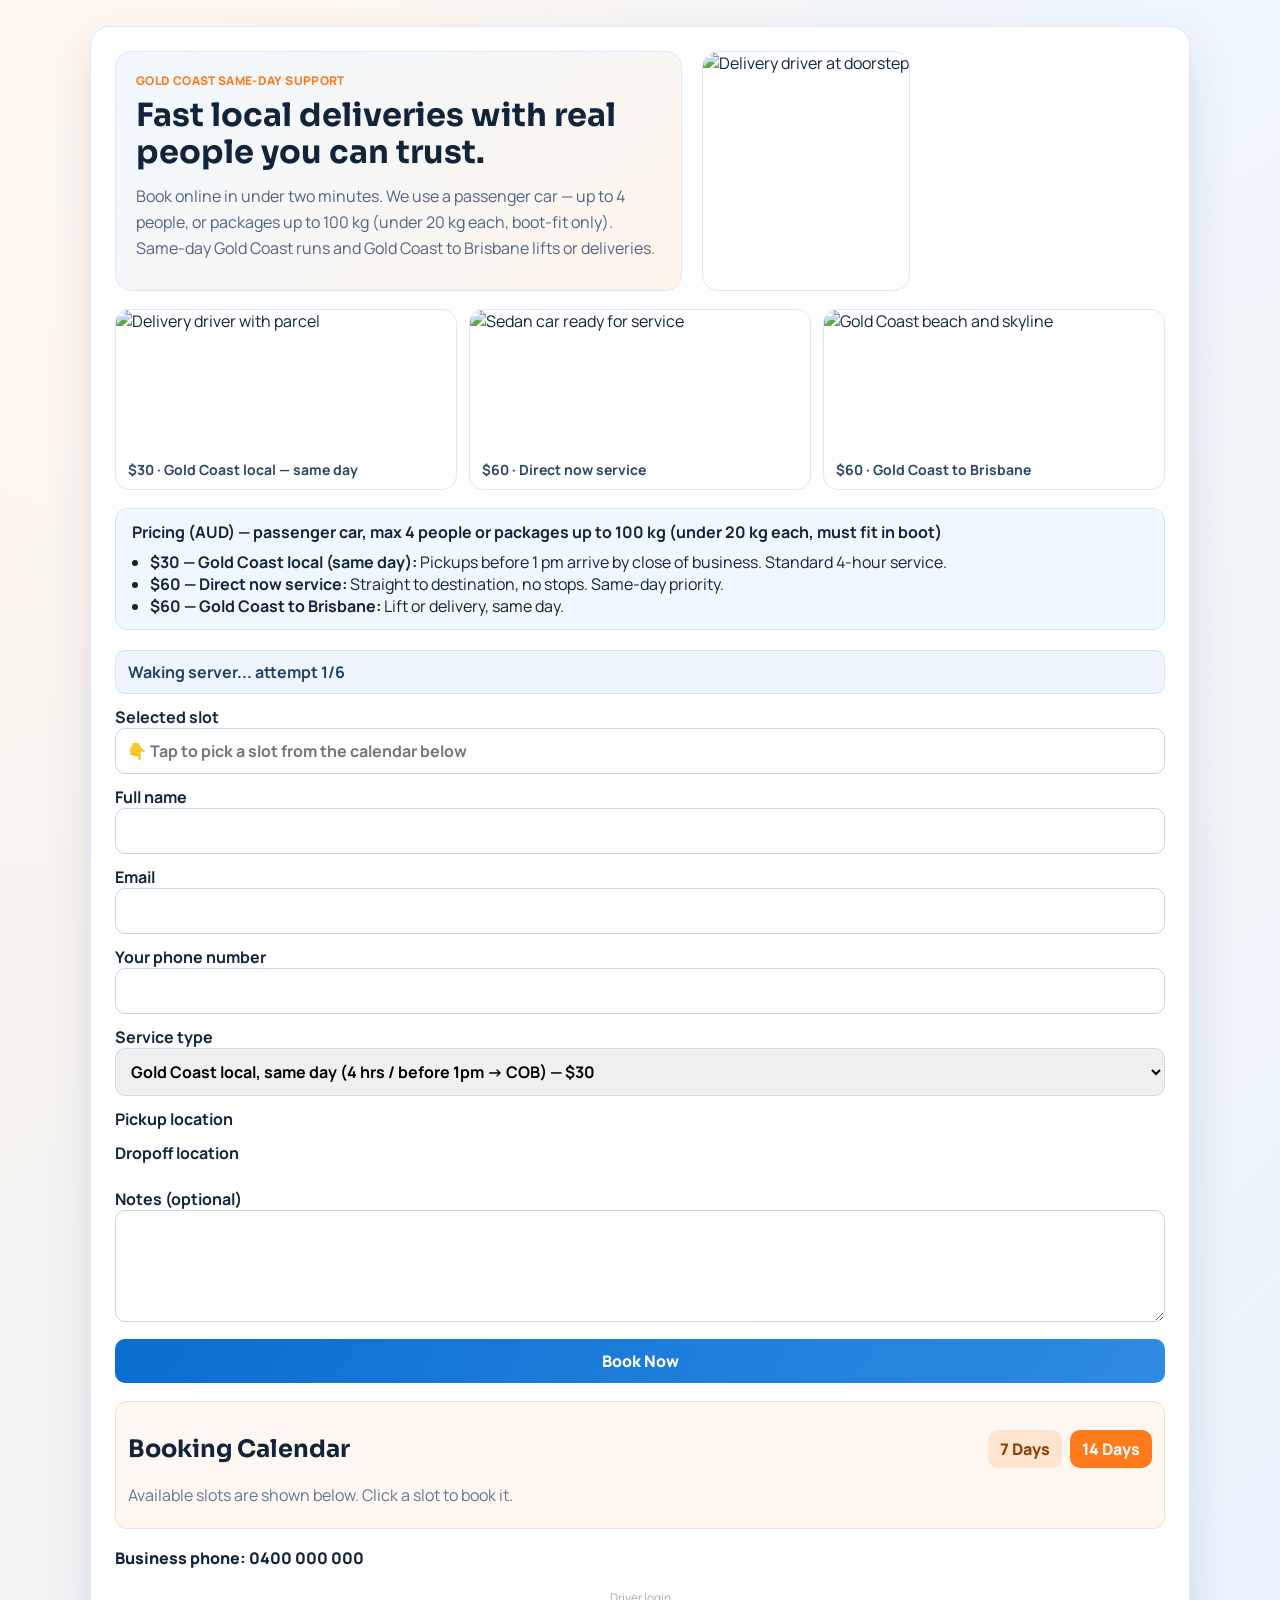
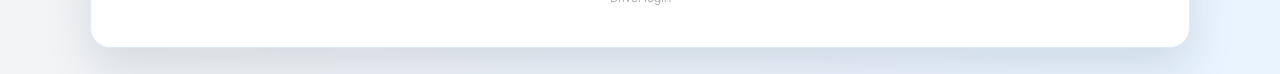
==== templates/index.html @ d1f22059 "Add PWA support for customer and driver apps - manifest.json (customer, start_url: /) and manifest-d" ====
<!doctype html>
<html lang="en">
<head>
  <meta charset="UTF-8" />
  <meta name="viewport" content="width=device-width, initial-scale=1.0" />
  <title>Local Lifts & Deliveries</title>
  <link rel="preconnect" href="https://fonts.googleapis.com" />
  <link rel="preconnect" href="https://fonts.gstatic.com" crossorigin />
  <link href="https://fonts.googleapis.com/css2?family=Manrope:wght@400;600;700;800&family=Sora:wght@600;700;800&display=swap" rel="stylesheet" />
  <link rel="stylesheet" href="/static/styles.css" />
  <link rel="manifest" href="/static/manifest.json" />
  <meta name="theme-color" content="#0a6ed1" />
  <meta name="mobile-web-app-capable" content="yes" />
  <meta name="apple-mobile-web-app-capable" content="yes" />
  <meta name="apple-mobile-web-app-status-bar-style" content="default" />
  <meta name="apple-mobile-web-app-title" content="GC Dropoffs" />
  <link rel="apple-touch-icon" href="/static/icon.svg" />
</head>
<body>
  <main class="container">
    <section class="hero">
      <div class="hero-copy">
        <p class="eyebrow">Gold Coast same-day support</p>
        <h1>Fast local deliveries with real people you can trust.</h1>
        <p class="lead">Book online in under two minutes. We use a passenger car — up to 4 people, or packages up to 100&nbsp;kg (under 20&nbsp;kg each, boot-fit only). Same-day Gold Coast runs and Gold Coast to Brisbane lifts or deliveries.</p>
      </div>
      <div class="hero-image">
        <img src="https://images.unsplash.com/photo-1568702846914-96b305d2aaeb?auto=format&fit=crop&w=1200&q=80" alt="Delivery driver at doorstep" />
      </div>
    </section>

    <section class="photo-grid" aria-label="Service photos">
      <article class="photo-card">
        <img src="https://images.unsplash.com/photo-1558618666-fcd25c85cd64?auto=format&fit=crop&w=900&q=80" alt="Delivery driver with parcel" />
        <p>$30 · Gold Coast local — same day</p>
      </article>
      <article class="photo-card">
        <img src="https://images.unsplash.com/photo-1533473359331-0135ef1b58bf?auto=format&fit=crop&w=900&q=80" alt="Sedan car ready for service" />
        <p>$60 · Direct now service</p>
      </article>
      <article class="photo-card">
        <img src="https://images.unsplash.com/photo-1507525428034-b723cf961d3e?auto=format&fit=crop&w=900&q=80" alt="Gold Coast beach and skyline" />
        <p>$60 · Gold Coast to Brisbane</p>
      </article>
    </section>

    <section class="pricing">
      <strong>Pricing (AUD) — passenger car, max 4 people or packages up to 100&nbsp;kg (under 20&nbsp;kg each, must fit in boot)</strong>
      <ul>
        <li><strong>$30 — Gold Coast local (same day):</strong> Pickups before 1&nbsp;pm arrive by close of business. Standard 4-hour service.</li>
        <li><strong>$60 — Direct now service:</strong> Straight to destination, no stops. Same-day priority.</li>
        <li><strong>$60 — Gold Coast to Brisbane:</strong> Lift or delivery, same day.</li>
      </ul>
    </section>

    <div id="warmupStatus" class="warmup-status" style="display:none"></div>

    <form id="bookingForm" class="grid">
      <label>Selected slot
        <input id="slotDisplay" readonly placeholder="👇 Tap to pick a slot from the calendar below" style="cursor:pointer" />
      </label>
      <div id="slotBanner" style="display:none" class="slot-banner"></div>
      <input type="hidden" name="preferred_time" id="preferredTime" />

      <label>Full name
        <input name="full_name" required />
      </label>

      <label>Email
        <input type="email" name="email" required />
      </label>

      <label>Your phone number
        <input name="phone" required />
      </label>

      <label>Service type
        <select name="service_type" required>
          <option value="gold_coast">Gold Coast local, same day (4 hrs / before 1pm → COB) — $30</option>
          <option value="direct">Direct now service (straight to destination) — $60</option>
          <option value="gc_to_brisbane">Gold Coast to Brisbane, lift or delivery — $60</option>
        </select>
      </label>

      <label>Pickup location
        <div id="pickupACContainer"></div>
        <input type="hidden" id="pickupLocation" name="pickup_location" />
      </label>
      <input type="hidden" id="pickupPlaceId" name="pickup_place_id" />

      <label>Dropoff location
        <div id="dropoffACContainer"></div>
        <input type="hidden" id="dropoffLocation" name="dropoff_location" />
      </label>
      <input type="hidden" id="dropoffPlaceId" name="dropoff_place_id" />
      <p id="mapsStatus" class="muted"></p>

      <label>Notes (optional)
        <textarea name="notes" rows="4"></textarea>
      </label>

      <button type="submit" id="submitBtn">Book Now</button>
    </form>

    <section class="calendar-wrap">
      <div class="calendar-header">
        <h2>Booking Calendar</h2>
        <div class="day-toggle">
          <button type="button" id="days7Btn">7 Days</button>
          <button type="button" id="days14Btn" class="active">14 Days</button>
        </div>
      </div>
      <p class="muted">Available slots are shown below. Click a slot to book it.</p>
      <div id="calendarGrid" class="calendar-grid"></div>
    </section>

    <div id="result" class="result" style="display:none"></div>
    <div id="error" class="error" style="display:none"></div>
    <p class="phone">Business phone: <span id="bizPhone">0400 000 000</span></p>
    <p style="text-align:center;margin-top:8px"><a href="/login" style="font-size:12px;color:#aaa;text-decoration:none">Driver login</a></p>
  </main>

  <script>
    const form = document.getElementById("bookingForm");
    const calendarGrid = document.getElementById("calendarGrid");
    const preferredTime = document.getElementById("preferredTime");
    const slotDisplay = document.getElementById("slotDisplay");
    const slotBanner = document.getElementById("slotBanner");
    const result = document.getElementById("result");
    const errorBox = document.getElementById("error");
    const submitBtn = document.getElementById("submitBtn");
    const bizPhone = document.getElementById("bizPhone");
    const days7Btn = document.getElementById("days7Btn");
    const days14Btn = document.getElementById("days14Btn");
    const pickupLocation = document.getElementById("pickupLocation");
    const dropoffLocation = document.getElementById("dropoffLocation");
    const pickupPlaceId = document.getElementById("pickupPlaceId");
    const dropoffPlaceId = document.getElementById("dropoffPlaceId");
    const mapsStatus = document.getElementById("mapsStatus");
    const warmupStatus = document.getElementById("warmupStatus");

    let selectedSlot = "";
    let selectedSlotLabel = "";
    let currentDays = 14;
    let mapsReady = false;
    let backendReady = false;
    let pickupAC = null;
    let dropoffAC = null;

    function sleep(ms) {
      return new Promise((resolve) => setTimeout(resolve, ms));
    }

    function setWarmupStatus(message, kind = "info") {
      if (!message) {
        warmupStatus.style.display = "none";
        warmupStatus.textContent = "";
        warmupStatus.className = "warmup-status";
        return;
      }
      warmupStatus.style.display = "block";
      warmupStatus.textContent = message;
      warmupStatus.className = `warmup-status ${kind}`;
    }

    async function warmupBackend() {
      setWarmupStatus("Waking server... this can take up to 50 seconds on free hosting.");
      for (let attempt = 1; attempt <= 6; attempt++) {
        try {
          const response = await fetch("/api/health", { cache: "no-store" });
          if (response.ok) {
            backendReady = true;
            setWarmupStatus("Server is ready.", "success");
            await sleep(1200);
            setWarmupStatus("");
            return true;
          }
        } catch {
          // retry
        }
        setWarmupStatus(`Waking server... attempt ${attempt}/6`);
        await sleep(8000);
      }
      setWarmupStatus("Server is still waking up. Please wait a moment and try again.", "warn");
      return false;
    }

    function setMapsStatus(message) {
      mapsStatus.textContent = message || "";
    }

    function resetMessages() {
      result.style.display = "none";
      errorBox.style.display = "none";
    }

    slotDisplay.addEventListener("click", () => {
      document.querySelector(".calendar-wrap").scrollIntoView({ behavior: "smooth", block: "start" });
    });

    function setSelectedSlot(isoTime, label) {
      selectedSlot = isoTime;
      selectedSlotLabel = label;
      preferredTime.value = isoTime;
      slotDisplay.value = label;
      slotBanner.textContent = "✅ Slot selected: " + label;
      slotBanner.style.display = "block";
      document.querySelectorAll(".slot-btn.selected").forEach((n) => n.classList.remove("selected"));
      const selected = document.querySelector(`button[data-slot="${isoTime}"]`);
      if (selected) selected.classList.add("selected");
      setTimeout(() => {
        document.getElementById("bookingForm").scrollIntoView({ behavior: "smooth", block: "start" });
      }, 300);
    }

    async function loadPublicConfig() {
      try {
        const response = await fetch("/api/public-config");
        if (!response.ok) return;
        const cfg = await response.json();
        if (cfg.business_phone) {
          bizPhone.textContent = cfg.business_phone;
        }
        if (cfg.google_maps_api_key) {
          try {
            await loadGoogleMaps(cfg.google_maps_api_key);
            await setupAutocomplete();
            setMapsStatus("Address autocomplete is active.");
          } catch (mapsError) {
            setMapsStatus(`Address autocomplete unavailable: ${mapsError.message}`);
          }
        } else {
          setMapsStatus("Address autocomplete unavailable: Google Maps key is not configured.");
        }
      } catch {
        setMapsStatus("Address autocomplete unavailable: failed to load public config.");
      }
    }

    function loadGoogleMaps(apiKey) {
      if (window.google?.maps) {
        mapsReady = true;
        return Promise.resolve();
      }
      return new Promise((resolve, reject) => {
        window.gm_authFailure = () => {
          reject(new Error("Google auth failure. Check billing, API key restrictions, and allowed referrers."));
        };
        window.__googleMapsCallback = () => {
          mapsReady = true;
          resolve();
        };
        const script = document.createElement("script");
        script.src = `https://maps.googleapis.com/maps/api/js?key=${apiKey}&loading=async&libraries=places&callback=__googleMapsCallback`;
        script.async = true;
        script.onerror = () => reject(new Error("Failed to load Google Maps script. Check the API key and project billing."));
        document.head.appendChild(script);
      });
    }

    async function setupAutocomplete() {
      if (!mapsReady) return;
      const { PlaceAutocompleteElement } = await google.maps.importLibrary("places");

      pickupAC = new PlaceAutocompleteElement({ componentRestrictions: { country: "au" } });
      dropoffAC = new PlaceAutocompleteElement({ componentRestrictions: { country: "au" } });

      document.getElementById("pickupACContainer").appendChild(pickupAC);
      document.getElementById("dropoffACContainer").appendChild(dropoffAC);

      pickupAC.addEventListener("gmp-placeselect", async (e) => {
        const place = e.place;
        await place.fetchFields({ fields: ["formattedAddress", "id"] });
        pickupLocation.value = place.formattedAddress || "";
        pickupPlaceId.value = place.id || "";
      });

      dropoffAC.addEventListener("gmp-placeselect", async (e) => {
        const place = e.place;
        await place.fetchFields({ fields: ["formattedAddress", "id"] });
        dropoffLocation.value = place.formattedAddress || "";
        dropoffPlaceId.value = place.id || "";
      });

      pickupAC.addEventListener("input", () => { pickupPlaceId.value = ""; });
      dropoffAC.addEventListener("input", () => { dropoffPlaceId.value = ""; });
    }

    function renderCalendar(days) {
      calendarGrid.innerHTML = "";
      for (const day of days) {
        const dayCard = document.createElement("div");
        dayCard.className = "day-card";

        const dayTitle = document.createElement("h3");
        dayTitle.textContent = day.label;
        dayCard.appendChild(dayTitle);

        const slotsWrap = document.createElement("div");
        slotsWrap.className = "slots-wrap";
        dayCard.appendChild(slotsWrap);

        for (const slot of day.slots) {
          const btn = document.createElement("button");
          btn.type = "button";
          btn.className = "slot-btn";
          btn.textContent = slot.label;
          btn.dataset.slot = slot.time;

          if (slot.status !== "available") {
            btn.disabled = true;
            btn.classList.add(slot.status === "booked" ? "booked" : "past");
          } else {
            const label = `${day.label} ${slot.label}`;
            btn.addEventListener("click", () => setSelectedSlot(slot.time, label));
          }
          slotsWrap.appendChild(btn);
        }

        calendarGrid.appendChild(dayCard);
      }
    }

    async function loadAvailability(days) {
      resetMessages();
      if (!backendReady) {
        await warmupBackend();
      }
      try {
        const response = await fetch(`/api/availability?days=${days}`);
        if (!response.ok) throw new Error("Failed to load availability.");
        const data = await response.json();
        renderCalendar(data.days);
      } catch (error) {
        errorBox.textContent = error.message || "Failed to load availability.";
        errorBox.style.display = "block";
      }
    }

    days7Btn.addEventListener("click", () => {
      currentDays = 7;
      days7Btn.classList.add("active");
      days14Btn.classList.remove("active");
      loadAvailability(currentDays);
    });

    days14Btn.addEventListener("click", () => {
      currentDays = 14;
      days14Btn.classList.add("active");
      days7Btn.classList.remove("active");
      loadAvailability(currentDays);
    });

    form.addEventListener("submit", async (event) => {
      event.preventDefault();
      resetMessages();

      if (!backendReady) {
        const ok = await warmupBackend();
        if (!ok) {
          errorBox.textContent = "Server is waking up. Please try again in a few seconds.";
          errorBox.style.display = "block";
          return;
        }
      }

      if (!preferredTime.value) {
        errorBox.textContent = "Please select an available slot from the calendar.";
        errorBox.style.display = "block";
        return;
      }

      // Sync typed text from autocomplete elements if no place was selected from dropdown
      if (pickupAC && !pickupLocation.value) pickupLocation.value = pickupAC.value || "";
      if (dropoffAC && !dropoffLocation.value) dropoffLocation.value = dropoffAC.value || "";

      if (!pickupLocation.value.trim()) {
        errorBox.textContent = "Please enter a pickup location.";
        errorBox.style.display = "block";
        return;
      }

      if (!dropoffLocation.value.trim()) {
        errorBox.textContent = "Please enter a dropoff location.";
        errorBox.style.display = "block";
        return;
      }

      submitBtn.disabled = true;
      submitBtn.textContent = "Submitting...";

      const formData = new FormData(form);
      const payload = Object.fromEntries(formData.entries());

      try {
        const response = await fetch("/api/bookings", {
          method: "POST",
          headers: { "Content-Type": "application/json" },
          body: JSON.stringify(payload),
        });

        if (!response.ok) {
          const err = await response.json();
          throw new Error(err.detail || "Booking failed");
        }

        const data = await response.json();
        result.textContent = `${data.message} Price: AUD $${data.price_aud}. Slot: ${selectedSlotLabel}`;
        result.style.display = "block";
        form.reset();
        selectedSlot = "";
        selectedSlotLabel = "";
        preferredTime.value = "";
        slotDisplay.value = "";
        slotBanner.style.display = "none";
        pickupLocation.value = "";
        dropoffLocation.value = "";
        pickupPlaceId.value = "";
        dropoffPlaceId.value = "";
        await loadAvailability(currentDays);
      } catch (error) {
        errorBox.textContent = error.message || "Booking failed.";
        errorBox.style.display = "block";
      } finally {
        submitBtn.disabled = false;
        submitBtn.textContent = "Book Now";
      }
    });

    loadPublicConfig();
    warmupBackend().finally(() => loadAvailability(currentDays));

    if ("serviceWorker" in navigator) {
      navigator.serviceWorker.register("/static/sw.js").catch(() => {});
    }
  </script>
</body>
</html>
---- static/styles.css ----
* { box-sizing: border-box; }

:root {
  --bg-a: #fff4e9;
  --bg-b: #e9f4ff;
  --surface: #ffffff;
  --ink: #11243a;
  --muted: #51657f;
  --line: #d9e6f7;
  --brand: #0a6ed1;
  --brand-2: #ff7a1a;
  --brand-soft: #eaf4ff;
  --ok-bg: #e9fbef;
  --ok-border: #beedcc;
  --err-bg: #ffe9e9;
  --err-border: #f1b8b8;
}

body {
  margin: 0;
  font-family: Manrope, "Segoe UI", Arial, sans-serif;
  color: var(--ink);
  background:
    radial-gradient(circle at 10% 10%, #fff9f3 0%, transparent 40%),
    radial-gradient(circle at 90% 0%, #eff7ff 0%, transparent 44%),
    linear-gradient(135deg, var(--bg-a), var(--bg-b));
}

.container {
  max-width: 1100px;
  margin: 26px auto;
  background: var(--surface);
  border: 1px solid #dfe9f8;
  border-radius: 20px;
  padding: 24px;
  box-shadow: 0 20px 48px rgba(8, 36, 68, 0.12);
}

.hero {
  display: grid;
  grid-template-columns: 1.1fr 0.9fr;
  gap: 20px;
  align-items: stretch;
  margin-bottom: 18px;
}

.hero-copy {
  background: linear-gradient(140deg, #f0f8ff, #fff5eb);
  border: 1px solid #dce9fa;
  border-radius: 16px;
  padding: 20px;
}

.eyebrow {
  margin: 0 0 8px;
  color: var(--brand-2);
  font-weight: 800;
  letter-spacing: 0.03em;
  text-transform: uppercase;
  font-size: 12px;
}

h1,
h2 {
  font-family: Sora, Manrope, Arial, sans-serif;
}

h1 {
  margin: 0;
  font-size: 32px;
  line-height: 1.15;
}

.lead {
  margin: 12px 0 0;
  color: var(--muted);
  line-height: 1.65;
}

.hero-image img {
  width: 100%;
  height: 100%;
  min-height: 240px;
  object-fit: cover;
  border-radius: 16px;
  border: 1px solid #dfe8f7;
}

.photo-grid {
  display: grid;
  grid-template-columns: repeat(3, minmax(0, 1fr));
  gap: 12px;
  margin-bottom: 18px;
}

.photo-card {
  background: #fff;
  border: 1px solid #dce8f8;
  border-radius: 14px;
  overflow: hidden;
}

.photo-card img {
  width: 100%;
  height: 140px;
  object-fit: cover;
  display: block;
}

.photo-card p {
  margin: 0;
  padding: 10px 12px;
  font-weight: 700;
  color: #294464;
  font-size: 14px;
}

.pricing {
  background: #eff7ff;
  border: 1px solid #cfe3ff;
  border-radius: 12px;
  padding: 12px 16px;
  margin-bottom: 20px;
}

.warmup-status {
  margin: 0 0 12px;
  padding: 10px 12px;
  border-radius: 10px;
  background: #eef5ff;
  border: 1px solid #cfe3ff;
  color: #214264;
  font-weight: 700;
}

.warmup-status.success {
  background: #e9fbef;
  border-color: #beedcc;
  color: #1e5b31;
}

.warmup-status.warn {
  background: #fff4e6;
  border-color: #ffd7ac;
  color: #8f4c06;
}

.pricing ul {
  margin: 8px 0 0;
  padding-left: 18px;
}

.grid {
  display: grid;
  gap: 12px;
}

label {
  font-weight: 700;
}

input, select, textarea, button {
  width: 100%;
  padding: 11px;
  border: 1px solid #c8d8ee;
  border-radius: 10px;
  font: inherit;
}

input:focus, select:focus, textarea:focus {
  outline: 2px solid #b8d9ff;
  border-color: #9fc9fb;
}

button {
  border: none;
  cursor: pointer;
  font-weight: 800;
  background: linear-gradient(120deg, var(--brand), #2f8be3);
  color: #fff;
  transition: transform 0.12s ease, box-shadow 0.12s ease;
}

button:hover {
  transform: translateY(-1px);
  box-shadow: 0 8px 18px rgba(25, 108, 193, 0.28);
}

button:disabled {
  opacity: 0.65;
  cursor: not-allowed;
  transform: none;
  box-shadow: none;
}

.calendar-wrap {
  border: 1px solid #ffd9bb;
  background: #fff8f2;
  border-radius: 12px;
  padding: 12px;
  margin-top: 18px;
  margin-bottom: 18px;
}

.calendar-header {
  display: flex;
  justify-content: space-between;
  align-items: center;
  gap: 12px;
}

.day-toggle {
  display: flex;
  gap: 8px;
}

.day-toggle button {
  width: auto;
  padding: 8px 12px;
  background: #ffe5cf;
  color: #8a4108;
}

.day-toggle button.active {
  background: var(--brand-2);
  color: #fff;
}

.calendar-grid {
  margin-top: 10px;
  display: grid;
  grid-template-columns: repeat(auto-fit, minmax(220px, 1fr));
  gap: 10px;
}

.day-card {
  border: 1px solid #ffd9b8;
  border-radius: 10px;
  padding: 8px;
  background: #fffdfa;
}

.day-card h3 {
  margin: 4px 0 10px;
  font-size: 16px;
}

.slots-wrap {
  display: grid;
  grid-template-columns: repeat(3, minmax(0, 1fr));
  gap: 6px;
}

.slot-btn {
  padding: 7px 6px;
  font-size: 12px;
  border: 1px solid #ffc99c;
  background: #fff0e1;
  color: #8f4307;
}

.slot-btn:hover {
  background: #ffe3ca;
}

.slot-btn.selected {
  background: var(--brand-2);
  color: #fff;
  border-color: var(--brand-2);
}

.slot-btn.booked {
  background: #f4f4f4;
  color: #666;
  border-color: #ddd;
}

.slot-btn.past {
  background: #f8f8f8;
  color: #aaa;
  border-color: #e8e8e8;
}

.result, .error {
  margin-top: 14px;
  padding: 10px;
  border-radius: 10px;
}

.result { background: var(--ok-bg); border: 1px solid var(--ok-border); }
.error { background: var(--err-bg); border: 1px solid var(--err-border); color: #7b1616; }

.phone {
  margin-top: 16px;
  font-weight: 800;
}

.muted {
  color: #607691;
  margin: 0;
}

gmp-place-autocomplete {
  display: block;
  width: 100%;
  margin-top: 4px;
}

gmp-place-autocomplete::part(input) {
  width: 100%;
  padding: 11px;
  border: 1px solid #c8d8ee;
  border-radius: 10px;
  font-family: Manrope, "Segoe UI", Arial, sans-serif;
  font-size: 1rem;
  color: var(--ink);
  background: #fff;
  box-sizing: border-box;
}

gmp-place-autocomplete::part(input):focus {
  outline: 2px solid #b8d9ff;
  border-color: #9fc9fb;
}

@media (max-width: 900px) {
  .hero {
    grid-template-columns: 1fr;
  }

  .photo-grid {
    grid-template-columns: 1fr;
  }

  h1 {
    font-size: 28px;
  }
}

@media (max-width: 640px) {
  .container {
    margin: 14px;
    padding: 16px;
    border-radius: 14px;
  }

  .calendar-header {
    flex-direction: column;
    align-items: flex-start;
  }
}
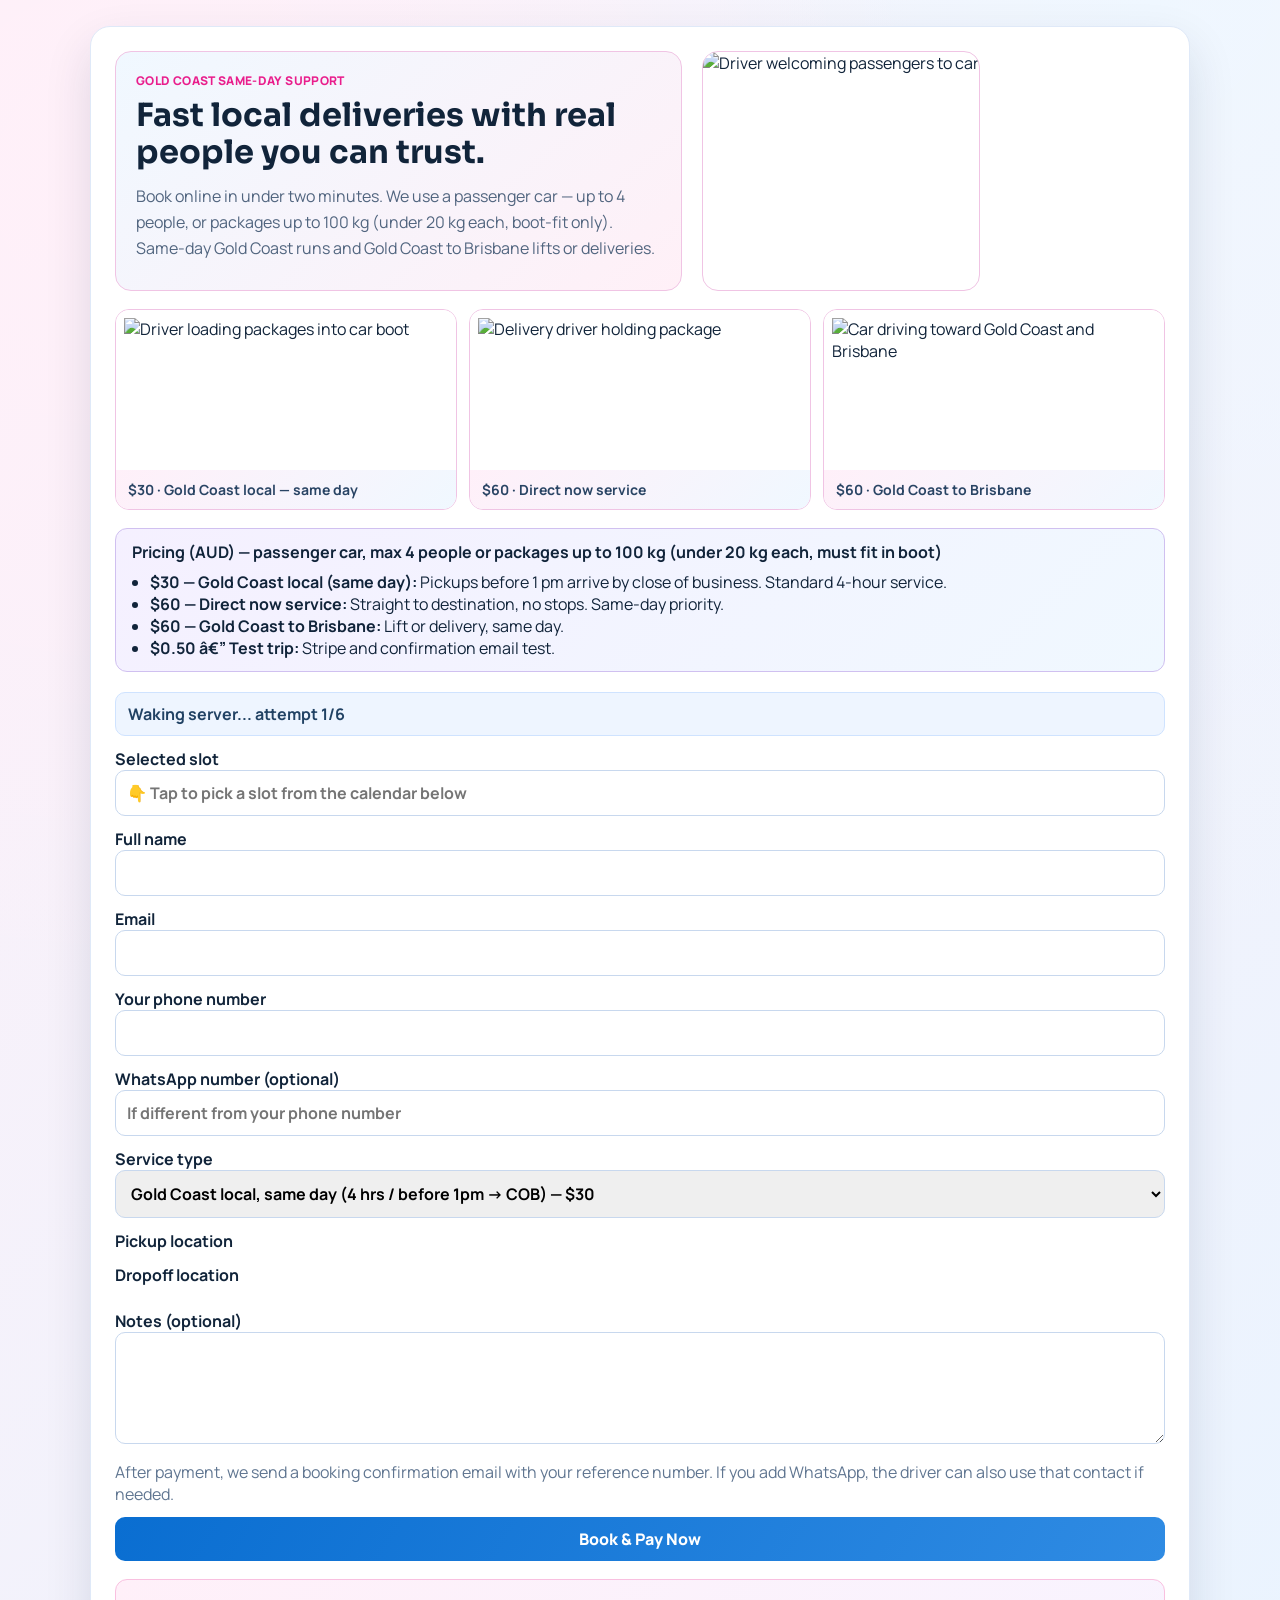
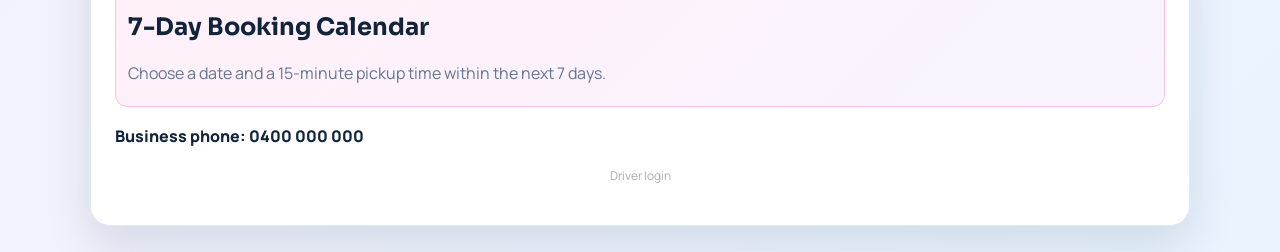
==== commit f3afd8a7: "Switch booking calendar to 15 minute slots" ====
--- a/templates/index.html
+++ b/templates/index.html
@@ -25,21 +25,21 @@
         <p class="lead">Book online in under two minutes. We use a passenger car — up to 4 people, or packages up to 100&nbsp;kg (under 20&nbsp;kg each, boot-fit only). Same-day Gold Coast runs and Gold Coast to Brisbane lifts or deliveries.</p>
       </div>
       <div class="hero-image">
-        <img src="https://images.unsplash.com/photo-1568702846914-96b305d2aaeb?auto=format&fit=crop&w=1200&q=80" alt="Delivery driver at doorstep" />
+        <img src="/static/img-lifts.png" alt="Driver welcoming passengers to car" />
       </div>
     </section>
 
     <section class="photo-grid" aria-label="Service photos">
       <article class="photo-card">
-        <img src="https://images.unsplash.com/photo-1558618666-fcd25c85cd64?auto=format&fit=crop&w=900&q=80" alt="Delivery driver with parcel" />
+        <img src="/static/img-delivery.png" alt="Driver loading packages into car boot" />
         <p>$30 · Gold Coast local — same day</p>
       </article>
       <article class="photo-card">
-        <img src="https://images.unsplash.com/photo-1533473359331-0135ef1b58bf?auto=format&fit=crop&w=900&q=80" alt="Sedan car ready for service" />
+        <img src="/static/img-direct.png" alt="Delivery driver holding package" />
         <p>$60 · Direct now service</p>
       </article>
       <article class="photo-card">
-        <img src="https://images.unsplash.com/photo-1507525428034-b723cf961d3e?auto=format&fit=crop&w=900&q=80" alt="Gold Coast beach and skyline" />
+        <img src="/static/img-brisbane.png" alt="Car driving toward Gold Coast and Brisbane" />
         <p>$60 · Gold Coast to Brisbane</p>
       </article>
     </section>
@@ -50,6 +50,7 @@
         <li><strong>$30 — Gold Coast local (same day):</strong> Pickups before 1&nbsp;pm arrive by close of business. Standard 4-hour service.</li>
         <li><strong>$60 — Direct now service:</strong> Straight to destination, no stops. Same-day priority.</li>
         <li><strong>$60 — Gold Coast to Brisbane:</strong> Lift or delivery, same day.</li>
+        <li><strong>$0.50 â€” Test trip:</strong> Stripe and confirmation email test.</li>
       </ul>
     </section>
 
@@ -72,6 +73,10 @@
 
       <label>Your phone number
         <input name="phone" required />
+      </label>
+
+      <label>WhatsApp number (optional)
+        <input name="whatsapp_number" placeholder="If different from your phone number" />
       </label>
 
       <label>Service type
@@ -79,6 +84,7 @@
           <option value="gold_coast">Gold Coast local, same day (4 hrs / before 1pm → COB) — $30</option>
           <option value="direct">Direct now service (straight to destination) — $60</option>
           <option value="gc_to_brisbane">Gold Coast to Brisbane, lift or delivery — $60</option>
+          <option value="test_trip">Test trip â€” $0.50</option>
         </select>
       </label>
 
@@ -99,18 +105,16 @@
         <textarea name="notes" rows="4"></textarea>
       </label>
 
-      <button type="submit" id="submitBtn">Book Now</button>
+      <p class="muted">After payment, we send a booking confirmation email with your reference number. If you add WhatsApp, the driver can also use that contact if needed.</p>
+
+      <button type="submit" id="submitBtn">Book &amp; Pay Now</button>
     </form>
 
     <section class="calendar-wrap">
       <div class="calendar-header">
-        <h2>Booking Calendar</h2>
-        <div class="day-toggle">
-          <button type="button" id="days7Btn">7 Days</button>
-          <button type="button" id="days14Btn" class="active">14 Days</button>
-        </div>
+        <h2>7-Day Booking Calendar</h2>
       </div>
-      <p class="muted">Available slots are shown below. Click a slot to book it.</p>
+      <p class="muted">Choose a date and a 15-minute pickup time within the next 7 days.</p>
       <div id="calendarGrid" class="calendar-grid"></div>
     </section>
 
@@ -130,8 +134,6 @@
     const errorBox = document.getElementById("error");
     const submitBtn = document.getElementById("submitBtn");
     const bizPhone = document.getElementById("bizPhone");
-    const days7Btn = document.getElementById("days7Btn");
-    const days14Btn = document.getElementById("days14Btn");
     const pickupLocation = document.getElementById("pickupLocation");
     const dropoffLocation = document.getElementById("dropoffLocation");
     const pickupPlaceId = document.getElementById("pickupPlaceId");
@@ -141,7 +143,7 @@
 
     let selectedSlot = "";
     let selectedSlotLabel = "";
-    let currentDays = 14;
+    let currentDays = 7;
     let mapsReady = false;
     let backendReady = false;
     let pickupAC = null;
@@ -337,20 +339,6 @@
       }
     }
 
-    days7Btn.addEventListener("click", () => {
-      currentDays = 7;
-      days7Btn.classList.add("active");
-      days14Btn.classList.remove("active");
-      loadAvailability(currentDays);
-    });
-
-    days14Btn.addEventListener("click", () => {
-      currentDays = 14;
-      days14Btn.classList.add("active");
-      days7Btn.classList.remove("active");
-      loadAvailability(currentDays);
-    });
-
     form.addEventListener("submit", async (event) => {
       event.preventDefault();
       resetMessages();
@@ -387,13 +375,13 @@
       }
 
       submitBtn.disabled = true;
-      submitBtn.textContent = "Submitting...";
+      submitBtn.textContent = "Going to payment...";
 
       const formData = new FormData(form);
       const payload = Object.fromEntries(formData.entries());
 
       try {
-        const response = await fetch("/api/bookings", {
+        const response = await fetch("/api/create-checkout", {
           method: "POST",
           headers: { "Content-Type": "application/json" },
           body: JSON.stringify(payload),
@@ -405,25 +393,13 @@
         }
 
         const data = await response.json();
-        result.textContent = `${data.message} Price: AUD $${data.price_aud}. Slot: ${selectedSlotLabel}`;
-        result.style.display = "block";
-        form.reset();
-        selectedSlot = "";
-        selectedSlotLabel = "";
-        preferredTime.value = "";
-        slotDisplay.value = "";
-        slotBanner.style.display = "none";
-        pickupLocation.value = "";
-        dropoffLocation.value = "";
-        pickupPlaceId.value = "";
-        dropoffPlaceId.value = "";
-        await loadAvailability(currentDays);
+        // Redirect to Stripe Checkout
+        window.location.href = data.checkout_url;
       } catch (error) {
         errorBox.textContent = error.message || "Booking failed.";
         errorBox.style.display = "block";
-      } finally {
         submitBtn.disabled = false;
-        submitBtn.textContent = "Book Now";
+        submitBtn.textContent = "Book & Pay Now";
       }
     });
 
--- a/static/styles.css
+++ b/static/styles.css
@@ -1,14 +1,14 @@
 * { box-sizing: border-box; }
 
 :root {
-  --bg-a: #fff4e9;
+  --bg-a: #fdf0f8;
   --bg-b: #e9f4ff;
   --surface: #ffffff;
   --ink: #11243a;
   --muted: #51657f;
   --line: #d9e6f7;
   --brand: #0a6ed1;
-  --brand-2: #ff7a1a;
+  --brand-2: #e91e8c;
   --brand-soft: #eaf4ff;
   --ok-bg: #e9fbef;
   --ok-border: #beedcc;
@@ -21,7 +21,7 @@
   font-family: Manrope, "Segoe UI", Arial, sans-serif;
   color: var(--ink);
   background:
-    radial-gradient(circle at 10% 10%, #fff9f3 0%, transparent 40%),
+    radial-gradient(circle at 10% 10%, #fff0f9 0%, transparent 40%),
     radial-gradient(circle at 90% 0%, #eff7ff 0%, transparent 44%),
     linear-gradient(135deg, var(--bg-a), var(--bg-b));
 }
@@ -36,6 +36,7 @@
   box-shadow: 0 20px 48px rgba(8, 36, 68, 0.12);
 }
 
+/* ── Hero ─────────────────────────────────────────────────────────── */
 .hero {
   display: grid;
   grid-template-columns: 1.1fr 0.9fr;
@@ -45,8 +46,8 @@
 }
 
 .hero-copy {
-  background: linear-gradient(140deg, #f0f8ff, #fff5eb);
-  border: 1px solid #dce9fa;
+  background: linear-gradient(140deg, #f0f8ff, #fff0f7);
+  border: 1px solid #f0c4e4;
   border-radius: 16px;
   padding: 20px;
 }
@@ -81,9 +82,22 @@
   width: 100%;
   height: 100%;
   min-height: 240px;
-  object-fit: cover;
+  object-fit: contain;
   border-radius: 16px;
-  border: 1px solid #dfe8f7;
+  border: 1px solid #f0c4e4;
+  background: #fff;
+  transition: transform 0.4s ease, box-shadow 0.4s ease;
+}
+
+.hero-image img:hover {
+  transform: scale(1.02);
+  box-shadow: 0 12px 32px rgba(233, 30, 140, 0.2);
+}
+
+/* ── Photo grid with animations ───────────────────────────────────── */
+@keyframes floatCard {
+  0%, 100% { transform: translateY(0px); }
+  50%       { transform: translateY(-7px); }
 }
 
 .photo-grid {
@@ -95,16 +109,36 @@
 
 .photo-card {
   background: #fff;
-  border: 1px solid #dce8f8;
+  border: 1px solid #f0c4e4;
   border-radius: 14px;
   overflow: hidden;
+  animation: floatCard 4s ease-in-out infinite;
+  transition: box-shadow 0.3s ease;
+  cursor: default;
+}
+
+.photo-card:nth-child(2) { animation-delay: 1.4s; }
+.photo-card:nth-child(3) { animation-delay: 2.8s; }
+
+.photo-card:hover {
+  animation-play-state: paused;
+  box-shadow: 0 18px 36px rgba(233, 30, 140, 0.22);
+  transform: translateY(-10px) scale(1.02);
+  transition: transform 0.3s ease, box-shadow 0.3s ease;
 }
 
 .photo-card img {
   width: 100%;
-  height: 140px;
-  object-fit: cover;
+  height: 160px;
+  object-fit: contain;
   display: block;
+  padding: 8px;
+  background: #fff;
+  transition: transform 0.4s ease;
+}
+
+.photo-card:hover img {
+  transform: scale(1.06);
 }
 
 .photo-card p {
@@ -113,16 +147,19 @@
   font-weight: 700;
   color: #294464;
   font-size: 14px;
-}
-
+  background: linear-gradient(135deg, #fff0f9, #f0f8ff);
+}
+
+/* ── Pricing ──────────────────────────────────────────────────────── */
 .pricing {
-  background: #eff7ff;
-  border: 1px solid #cfe3ff;
+  background: linear-gradient(135deg, #f5f0ff, #f0f8ff);
+  border: 1px solid #d0c0f0;
   border-radius: 12px;
   padding: 12px 16px;
   margin-bottom: 20px;
 }
 
+/* ── Warmup status ────────────────────────────────────────────────── */
 .warmup-status {
   margin: 0 0 12px;
   padding: 10px 12px;
@@ -140,9 +177,9 @@
 }
 
 .warmup-status.warn {
-  background: #fff4e6;
-  border-color: #ffd7ac;
-  color: #8f4c06;
+  background: #fff0f7;
+  border-color: #f9c0e0;
+  color: #7a1040;
 }
 
 .pricing ul {
@@ -150,6 +187,7 @@
   padding-left: 18px;
 }
 
+/* ── Form ─────────────────────────────────────────────────────────── */
 .grid {
   display: grid;
   gap: 12px;
@@ -168,8 +206,8 @@
 }
 
 input:focus, select:focus, textarea:focus {
-  outline: 2px solid #b8d9ff;
-  border-color: #9fc9fb;
+  outline: 2px solid #f9c0e0;
+  border-color: #e91e8c;
 }
 
 button {
@@ -193,9 +231,10 @@
   box-shadow: none;
 }
 
+/* ── Calendar ─────────────────────────────────────────────────────── */
 .calendar-wrap {
-  border: 1px solid #ffd9bb;
-  background: #fff8f2;
+  border: 1px solid #f9c0e0;
+  background: linear-gradient(135deg, #fff0f9, #f8f4ff);
   border-radius: 12px;
   padding: 12px;
   margin-top: 18px;
@@ -209,23 +248,6 @@
   gap: 12px;
 }
 
-.day-toggle {
-  display: flex;
-  gap: 8px;
-}
-
-.day-toggle button {
-  width: auto;
-  padding: 8px 12px;
-  background: #ffe5cf;
-  color: #8a4108;
-}
-
-.day-toggle button.active {
-  background: var(--brand-2);
-  color: #fff;
-}
-
 .calendar-grid {
   margin-top: 10px;
   display: grid;
@@ -234,10 +256,11 @@
 }
 
 .day-card {
-  border: 1px solid #ffd9b8;
+  border: 1px solid #f9c0e0;
   border-radius: 10px;
   padding: 8px;
-  background: #fffdfa;
+  background: #fff9fd;
+  min-height: 0;
 }
 
 .day-card h3 {
@@ -247,20 +270,25 @@
 
 .slots-wrap {
   display: grid;
-  grid-template-columns: repeat(3, minmax(0, 1fr));
+  grid-template-columns: repeat(4, minmax(0, 1fr));
   gap: 6px;
+  max-height: 360px;
+  overflow-y: auto;
+  padding-right: 2px;
 }
 
 .slot-btn {
   padding: 7px 6px;
   font-size: 12px;
-  border: 1px solid #ffc99c;
-  background: #fff0e1;
-  color: #8f4307;
+  border: 1px solid #ffb3d1;
+  background: #fff0f7;
+  color: #7a1040;
+  transition: background 0.15s ease, transform 0.1s ease;
 }
 
 .slot-btn:hover {
-  background: #ffe3ca;
+  background: #ffe0f2;
+  transform: translateY(-1px);
 }
 
 .slot-btn.selected {
@@ -281,6 +309,7 @@
   border-color: #e8e8e8;
 }
 
+/* ── Result/Error ─────────────────────────────────────────────────── */
 .result, .error {
   margin-top: 14px;
   padding: 10px;
@@ -300,6 +329,17 @@
   margin: 0;
 }
 
+.slot-banner {
+  background: #e6f4ea;
+  border: 1px solid #a8d5b0;
+  border-radius: 10px;
+  padding: 10px 14px;
+  font-weight: 700;
+  color: #1a5c2a;
+  font-size: 15px;
+}
+
+/* ── Google Maps autocomplete ─────────────────────────────────────── */
 gmp-place-autocomplete {
   display: block;
   width: 100%;
@@ -319,10 +359,11 @@
 }
 
 gmp-place-autocomplete::part(input):focus {
-  outline: 2px solid #b8d9ff;
-  border-color: #9fc9fb;
-}
-
+  outline: 2px solid #f9c0e0;
+  border-color: #e91e8c;
+}
+
+/* ── Responsive ───────────────────────────────────────────────────── */
 @media (max-width: 900px) {
   .hero {
     grid-template-columns: 1fr;
@@ -348,4 +389,15 @@
     flex-direction: column;
     align-items: flex-start;
   }
-}
+
+  .slots-wrap {
+    grid-template-columns: repeat(3, minmax(0, 1fr));
+    max-height: 300px;
+  }
+
+  /* Reduce float on mobile to avoid layout shift */
+  @keyframes floatCard {
+    0%, 100% { transform: translateY(0px); }
+    50%       { transform: translateY(-4px); }
+  }
+}
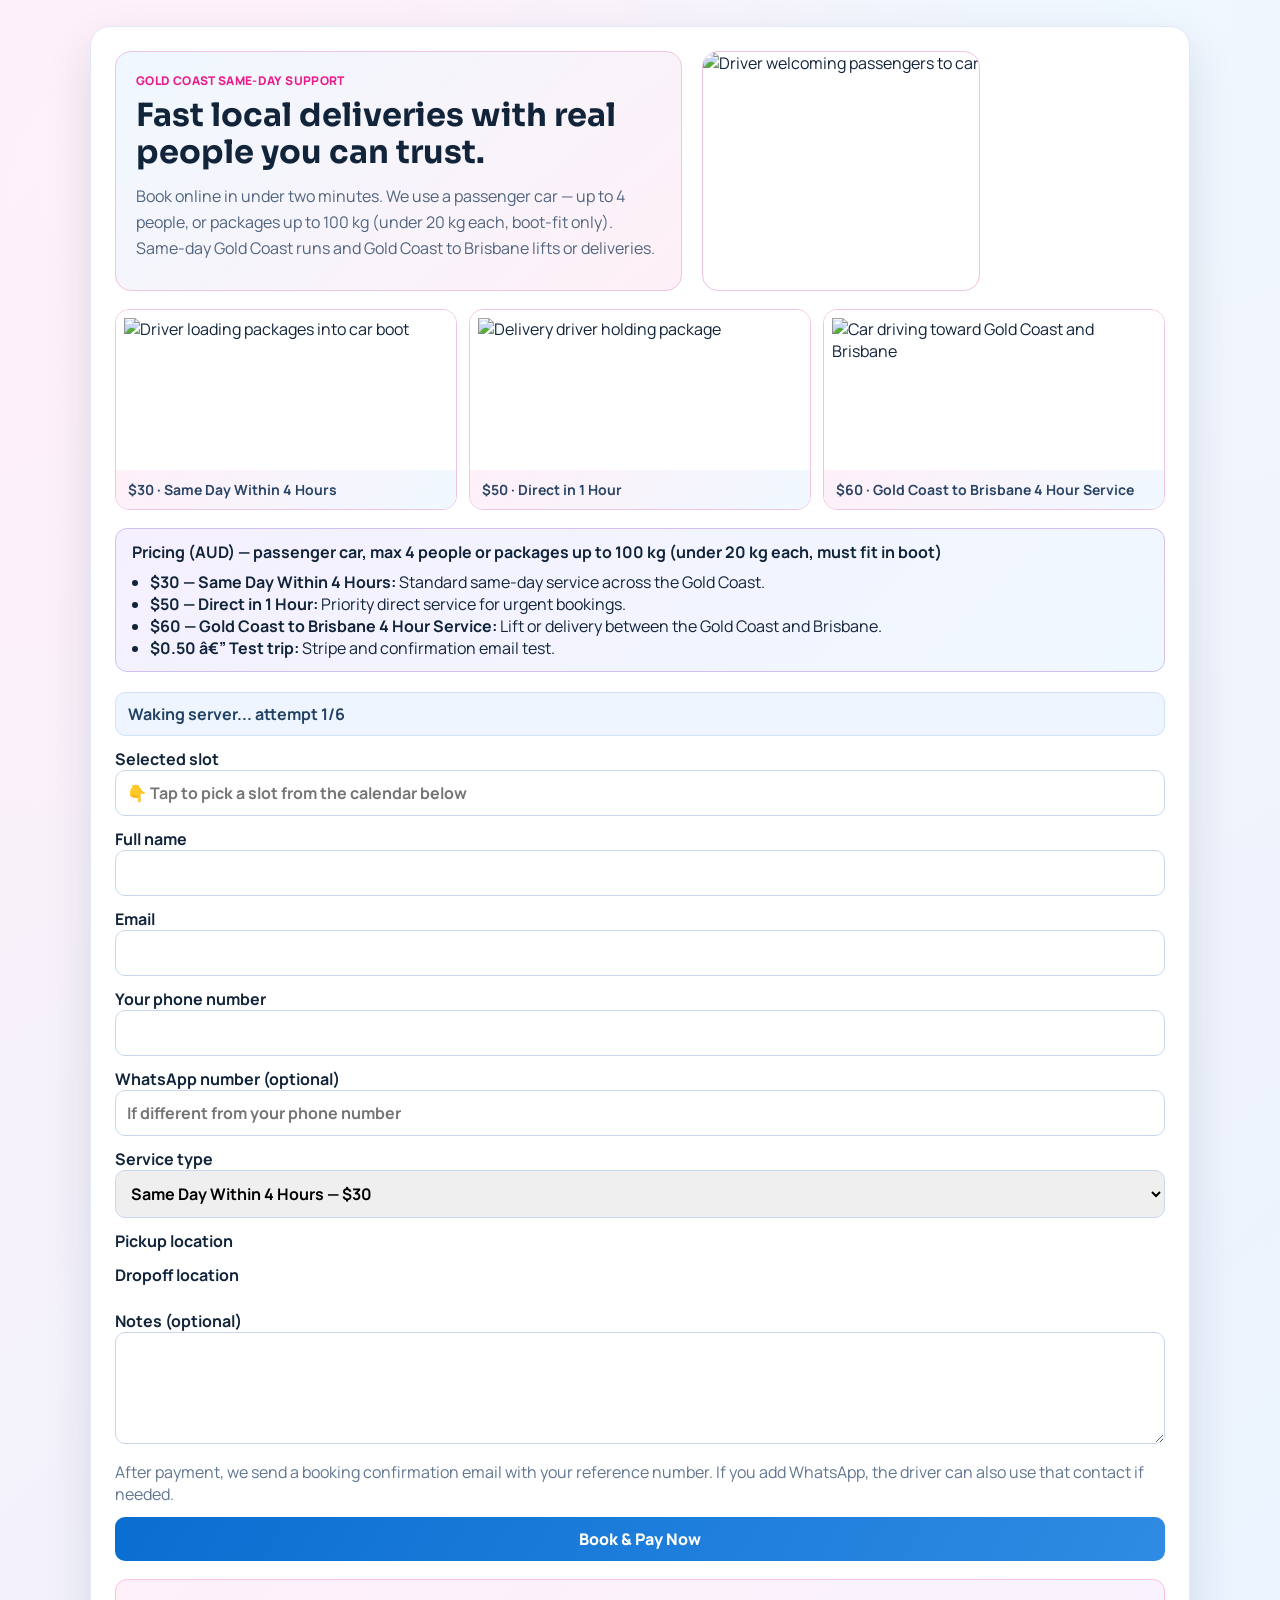
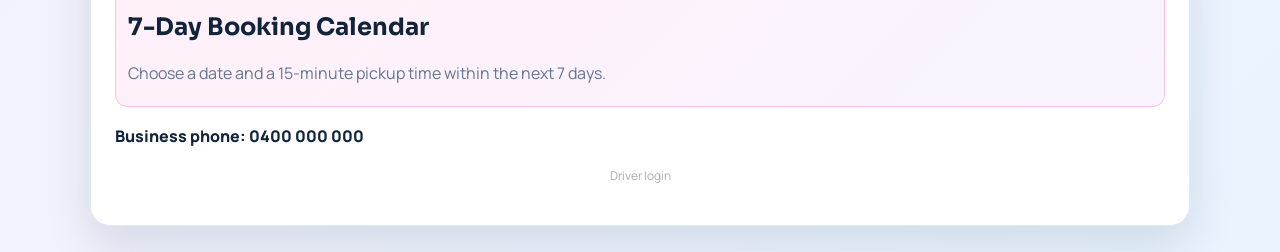
==== commit 45e121dc: "Update service pricing and labels" ====
--- a/templates/index.html
+++ b/templates/index.html
@@ -32,24 +32,24 @@
     <section class="photo-grid" aria-label="Service photos">
       <article class="photo-card">
         <img src="/static/img-delivery.png" alt="Driver loading packages into car boot" />
-        <p>$30 · Gold Coast local — same day</p>
+        <p>$30 · Same Day Within 4 Hours</p>
       </article>
       <article class="photo-card">
         <img src="/static/img-direct.png" alt="Delivery driver holding package" />
-        <p>$60 · Direct now service</p>
+        <p>$50 · Direct in 1 Hour</p>
       </article>
       <article class="photo-card">
         <img src="/static/img-brisbane.png" alt="Car driving toward Gold Coast and Brisbane" />
-        <p>$60 · Gold Coast to Brisbane</p>
+        <p>$60 · Gold Coast to Brisbane 4 Hour Service</p>
       </article>
     </section>
 
     <section class="pricing">
       <strong>Pricing (AUD) — passenger car, max 4 people or packages up to 100&nbsp;kg (under 20&nbsp;kg each, must fit in boot)</strong>
       <ul>
-        <li><strong>$30 — Gold Coast local (same day):</strong> Pickups before 1&nbsp;pm arrive by close of business. Standard 4-hour service.</li>
-        <li><strong>$60 — Direct now service:</strong> Straight to destination, no stops. Same-day priority.</li>
-        <li><strong>$60 — Gold Coast to Brisbane:</strong> Lift or delivery, same day.</li>
+        <li><strong>$30 — Same Day Within 4 Hours:</strong> Standard same-day service across the Gold Coast.</li>
+        <li><strong>$50 — Direct in 1 Hour:</strong> Priority direct service for urgent bookings.</li>
+        <li><strong>$60 — Gold Coast to Brisbane 4 Hour Service:</strong> Lift or delivery between the Gold Coast and Brisbane.</li>
         <li><strong>$0.50 â€” Test trip:</strong> Stripe and confirmation email test.</li>
       </ul>
     </section>
@@ -81,9 +81,9 @@
 
       <label>Service type
         <select name="service_type" required>
-          <option value="gold_coast">Gold Coast local, same day (4 hrs / before 1pm → COB) — $30</option>
-          <option value="direct">Direct now service (straight to destination) — $60</option>
-          <option value="gc_to_brisbane">Gold Coast to Brisbane, lift or delivery — $60</option>
+          <option value="gold_coast">Same Day Within 4 Hours — $30</option>
+          <option value="direct">Direct in 1 Hour — $50</option>
+          <option value="gc_to_brisbane">Gold Coast to Brisbane 4 Hour Service — $60</option>
           <option value="test_trip">Test trip â€” $0.50</option>
         </select>
       </label>
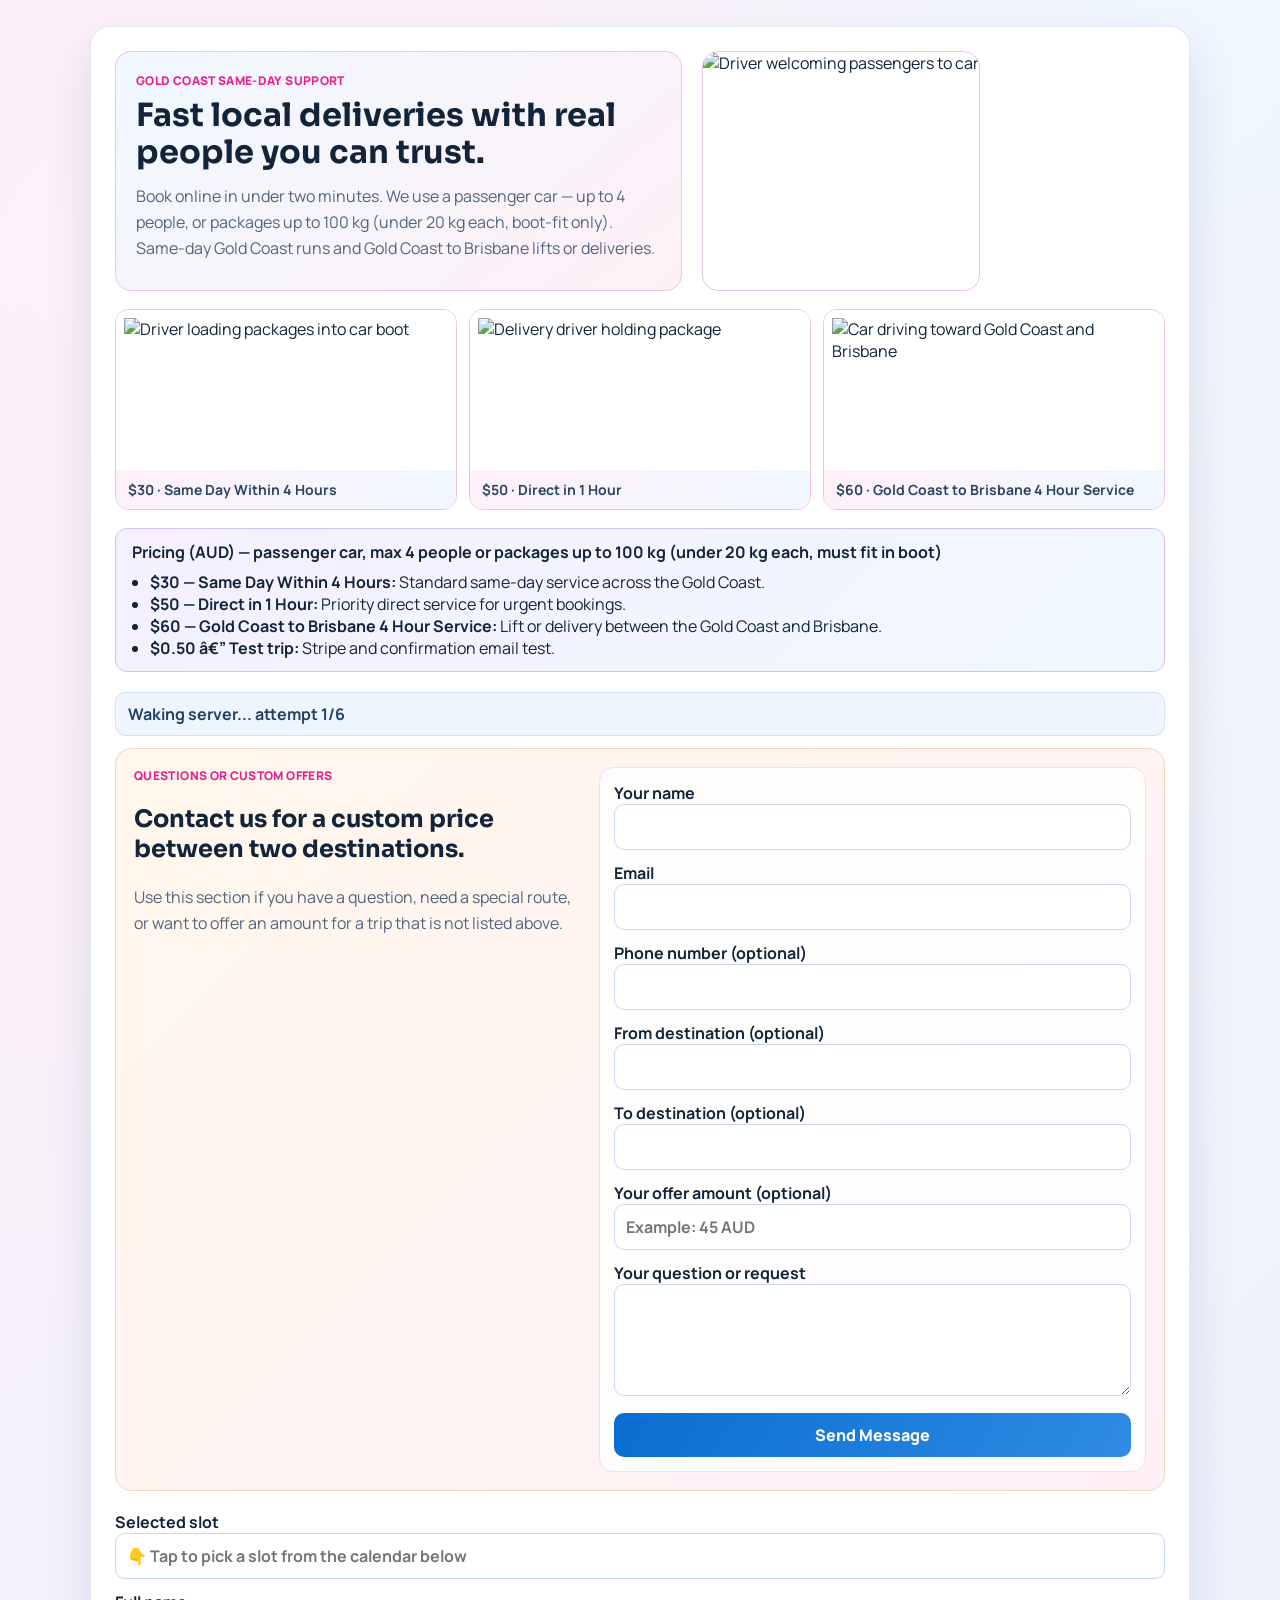
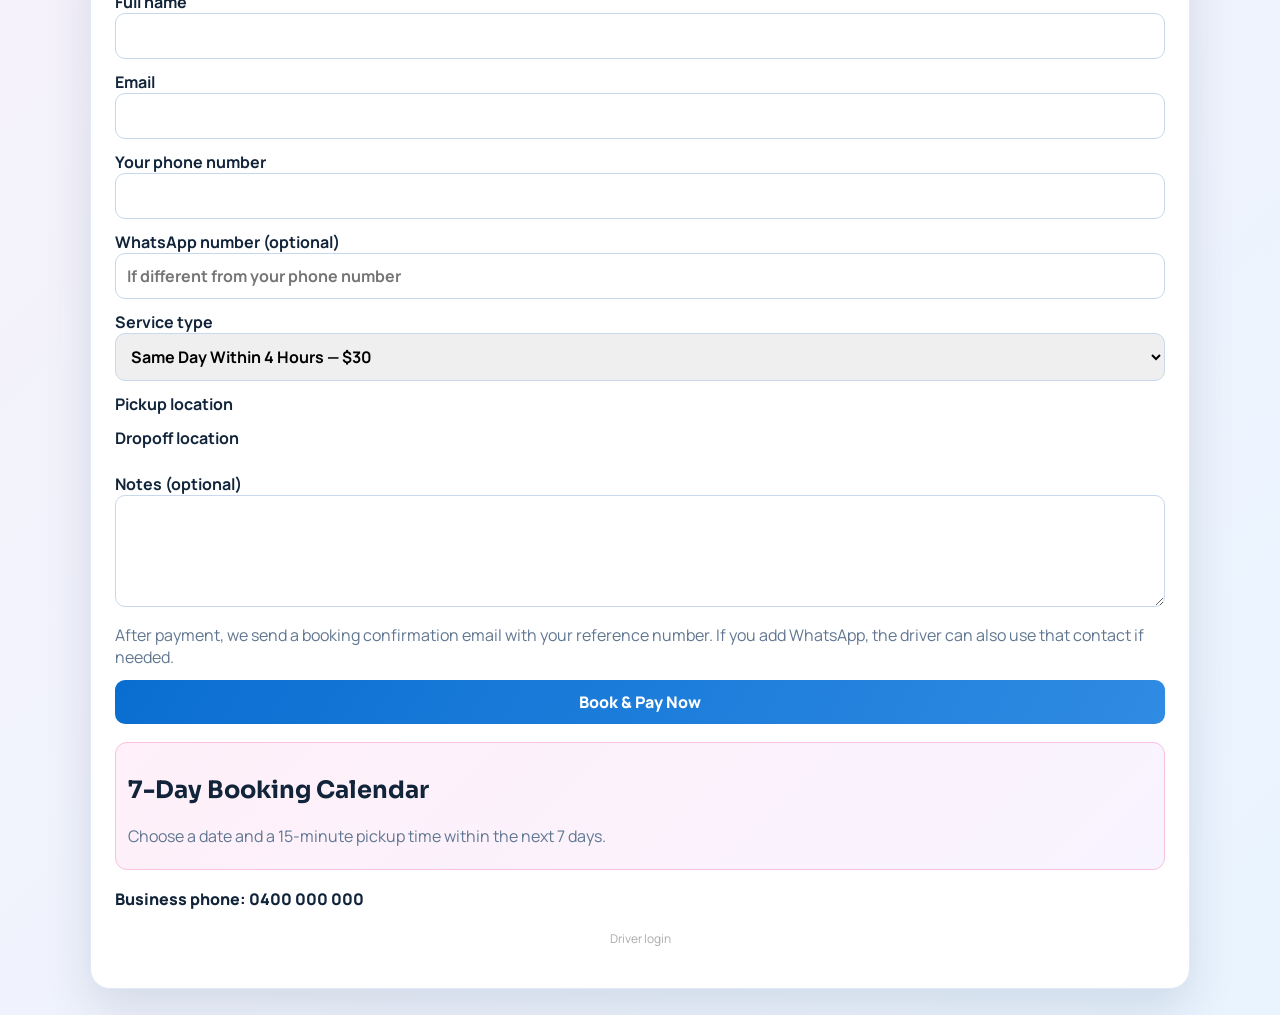
==== commit dcb0fca9: "Add contact form and driver slot blocking" ====
--- a/templates/index.html
+++ b/templates/index.html
@@ -56,6 +56,47 @@
 
     <div id="warmupStatus" class="warmup-status" style="display:none"></div>
 
+    <section class="contact-panel">
+      <div class="contact-copy">
+        <p class="eyebrow">Questions or custom offers</p>
+        <h2>Contact us for a custom price between two destinations.</h2>
+        <p class="lead">Use this section if you have a question, need a special route, or want to offer an amount for a trip that is not listed above.</p>
+      </div>
+      <form id="contactForm" class="grid contact-form">
+        <label>Your name
+          <input name="full_name" required />
+        </label>
+
+        <label>Email
+          <input type="email" name="email" required />
+        </label>
+
+        <label>Phone number (optional)
+          <input name="phone" />
+        </label>
+
+        <label>From destination (optional)
+          <input name="pickup_location" />
+        </label>
+
+        <label>To destination (optional)
+          <input name="dropoff_location" />
+        </label>
+
+        <label>Your offer amount (optional)
+          <input name="offer_amount" placeholder="Example: 45 AUD" />
+        </label>
+
+        <label>Your question or request
+          <textarea name="message" rows="4" required></textarea>
+        </label>
+
+        <button type="submit" id="contactSubmitBtn">Send Message</button>
+        <div id="contactResult" class="result" style="display:none"></div>
+        <div id="contactError" class="error" style="display:none"></div>
+      </form>
+    </section>
+
     <form id="bookingForm" class="grid">
       <label>Selected slot
         <input id="slotDisplay" readonly placeholder="👇 Tap to pick a slot from the calendar below" style="cursor:pointer" />
@@ -127,6 +168,7 @@
   <script>
     const form = document.getElementById("bookingForm");
     const calendarGrid = document.getElementById("calendarGrid");
+    const contactForm = document.getElementById("contactForm");
     const preferredTime = document.getElementById("preferredTime");
     const slotDisplay = document.getElementById("slotDisplay");
     const slotBanner = document.getElementById("slotBanner");
@@ -134,6 +176,9 @@
     const errorBox = document.getElementById("error");
     const submitBtn = document.getElementById("submitBtn");
     const bizPhone = document.getElementById("bizPhone");
+    const contactResult = document.getElementById("contactResult");
+    const contactError = document.getElementById("contactError");
+    const contactSubmitBtn = document.getElementById("contactSubmitBtn");
     const pickupLocation = document.getElementById("pickupLocation");
     const dropoffLocation = document.getElementById("dropoffLocation");
     const pickupPlaceId = document.getElementById("pickupPlaceId");
@@ -196,6 +241,11 @@
       errorBox.style.display = "none";
     }
 
+    function resetContactMessages() {
+      contactResult.style.display = "none";
+      contactError.style.display = "none";
+    }
+
     slotDisplay.addEventListener("click", () => {
       document.querySelector(".calendar-wrap").scrollIntoView({ behavior: "smooth", block: "start" });
     });
@@ -311,7 +361,11 @@
 
           if (slot.status !== "available") {
             btn.disabled = true;
-            btn.classList.add(slot.status === "booked" ? "booked" : "past");
+            btn.classList.add(
+              slot.status === "booked" ? "booked" :
+              slot.status === "blocked" ? "blocked" :
+              "past"
+            );
           } else {
             const label = `${day.label} ${slot.label}`;
             btn.addEventListener("click", () => setSelectedSlot(slot.time, label));
@@ -403,6 +457,40 @@
       }
     });
 
+    contactForm.addEventListener("submit", async (event) => {
+      event.preventDefault();
+      resetContactMessages();
+
+      contactSubmitBtn.disabled = true;
+      contactSubmitBtn.textContent = "Sending...";
+
+      const payload = Object.fromEntries(new FormData(contactForm).entries());
+
+      try {
+        const response = await fetch("/api/contact", {
+          method: "POST",
+          headers: { "Content-Type": "application/json" },
+          body: JSON.stringify(payload),
+        });
+
+        if (!response.ok) {
+          const err = await response.json();
+          throw new Error(err.detail || "Message failed");
+        }
+
+        const data = await response.json();
+        contactResult.textContent = data.message || "Message sent.";
+        contactResult.style.display = "block";
+        contactForm.reset();
+      } catch (error) {
+        contactError.textContent = error.message || "Message failed.";
+        contactError.style.display = "block";
+      } finally {
+        contactSubmitBtn.disabled = false;
+        contactSubmitBtn.textContent = "Send Message";
+      }
+    });
+
     loadPublicConfig();
     warmupBackend().finally(() => loadAvailability(currentDays));
 
--- a/static/styles.css
+++ b/static/styles.css
@@ -187,6 +187,28 @@
   padding-left: 18px;
 }
 
+.contact-panel {
+  display: grid;
+  grid-template-columns: 0.9fr 1.1fr;
+  gap: 18px;
+  background: linear-gradient(135deg, #fff7ec, #fff0f7);
+  border: 1px solid #f1d7bd;
+  border-radius: 16px;
+  padding: 18px;
+  margin-bottom: 20px;
+}
+
+.contact-copy {
+  align-self: start;
+}
+
+.contact-form {
+  background: rgba(255, 255, 255, 0.82);
+  border: 1px solid #f2dfe9;
+  border-radius: 14px;
+  padding: 14px;
+}
+
 /* ── Form ─────────────────────────────────────────────────────────── */
 .grid {
   display: grid;
@@ -303,6 +325,12 @@
   border-color: #ddd;
 }
 
+.slot-btn.blocked {
+  background: #fff4e7;
+  color: #9a5400;
+  border-color: #ffc88a;
+}
+
 .slot-btn.past {
   background: #f8f8f8;
   color: #aaa;
@@ -373,6 +401,10 @@
     grid-template-columns: 1fr;
   }
 
+  .contact-panel {
+    grid-template-columns: 1fr;
+  }
+
   h1 {
     font-size: 28px;
   }
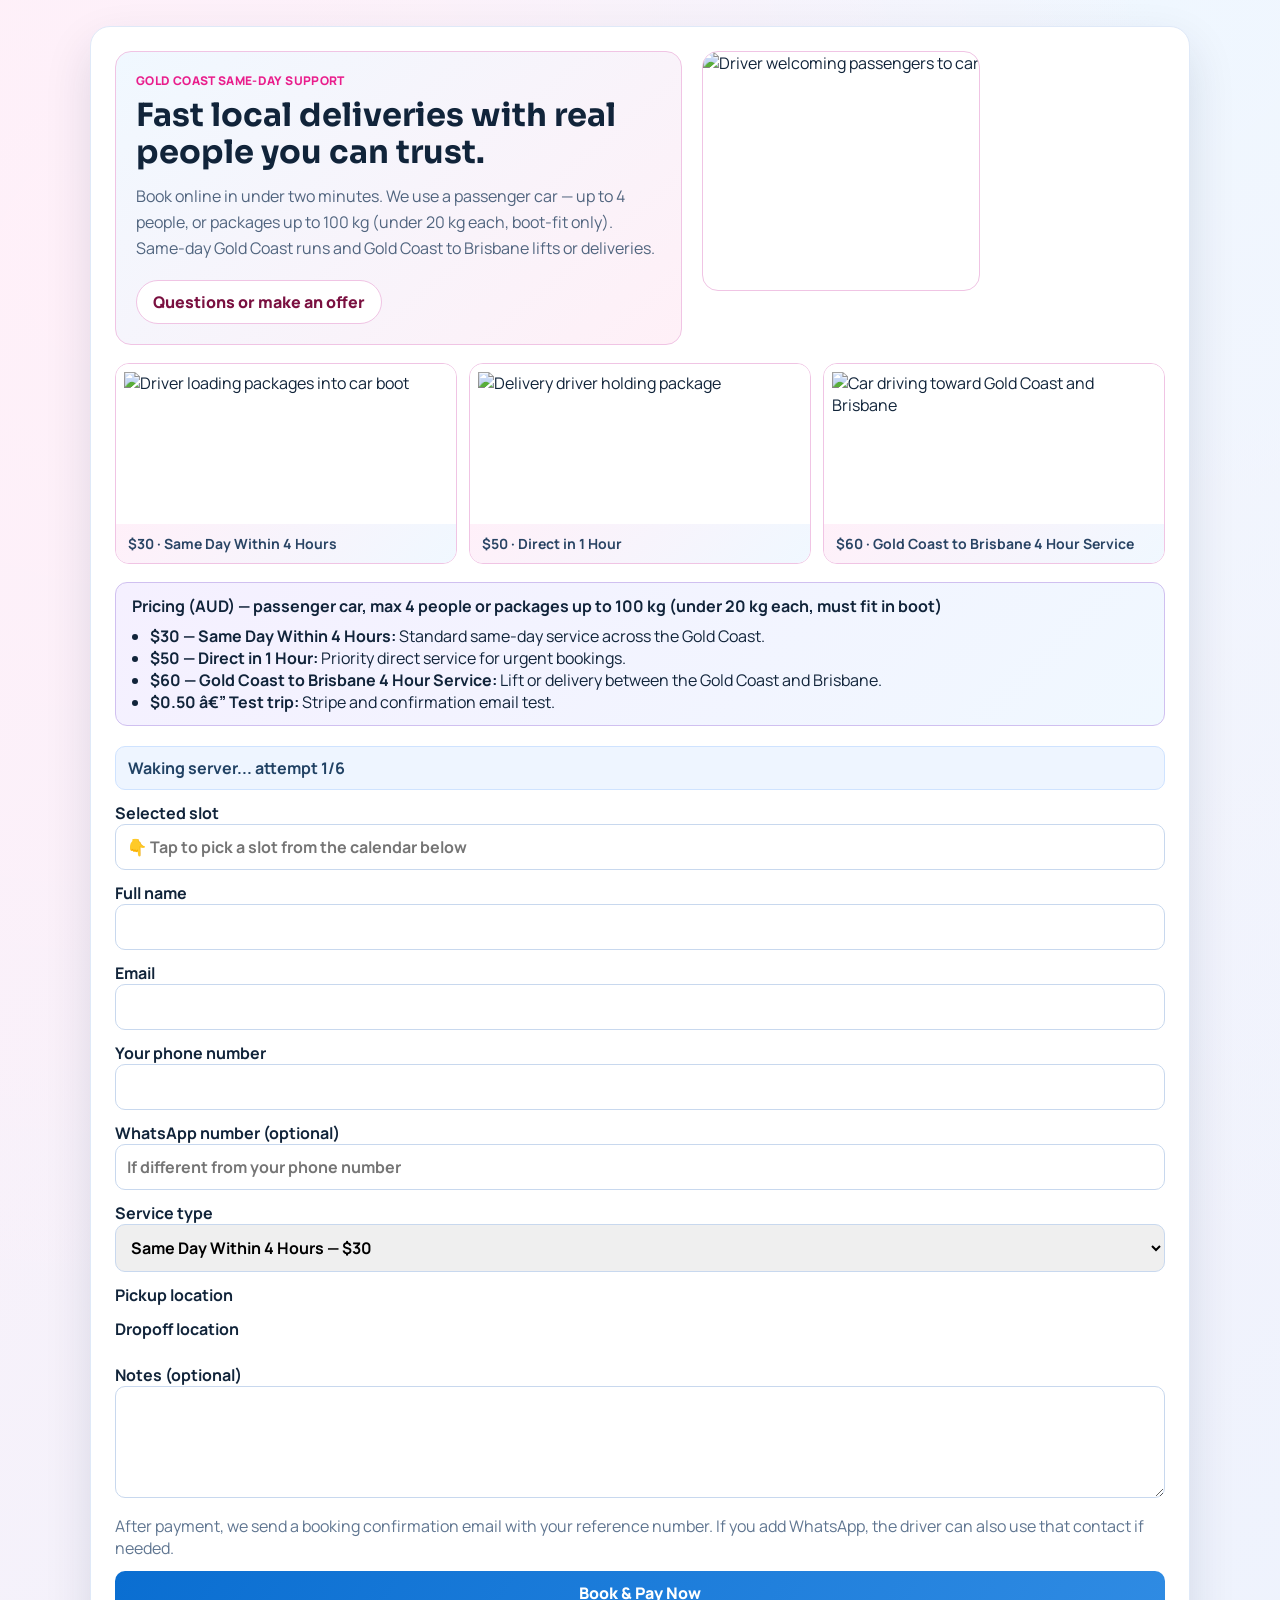
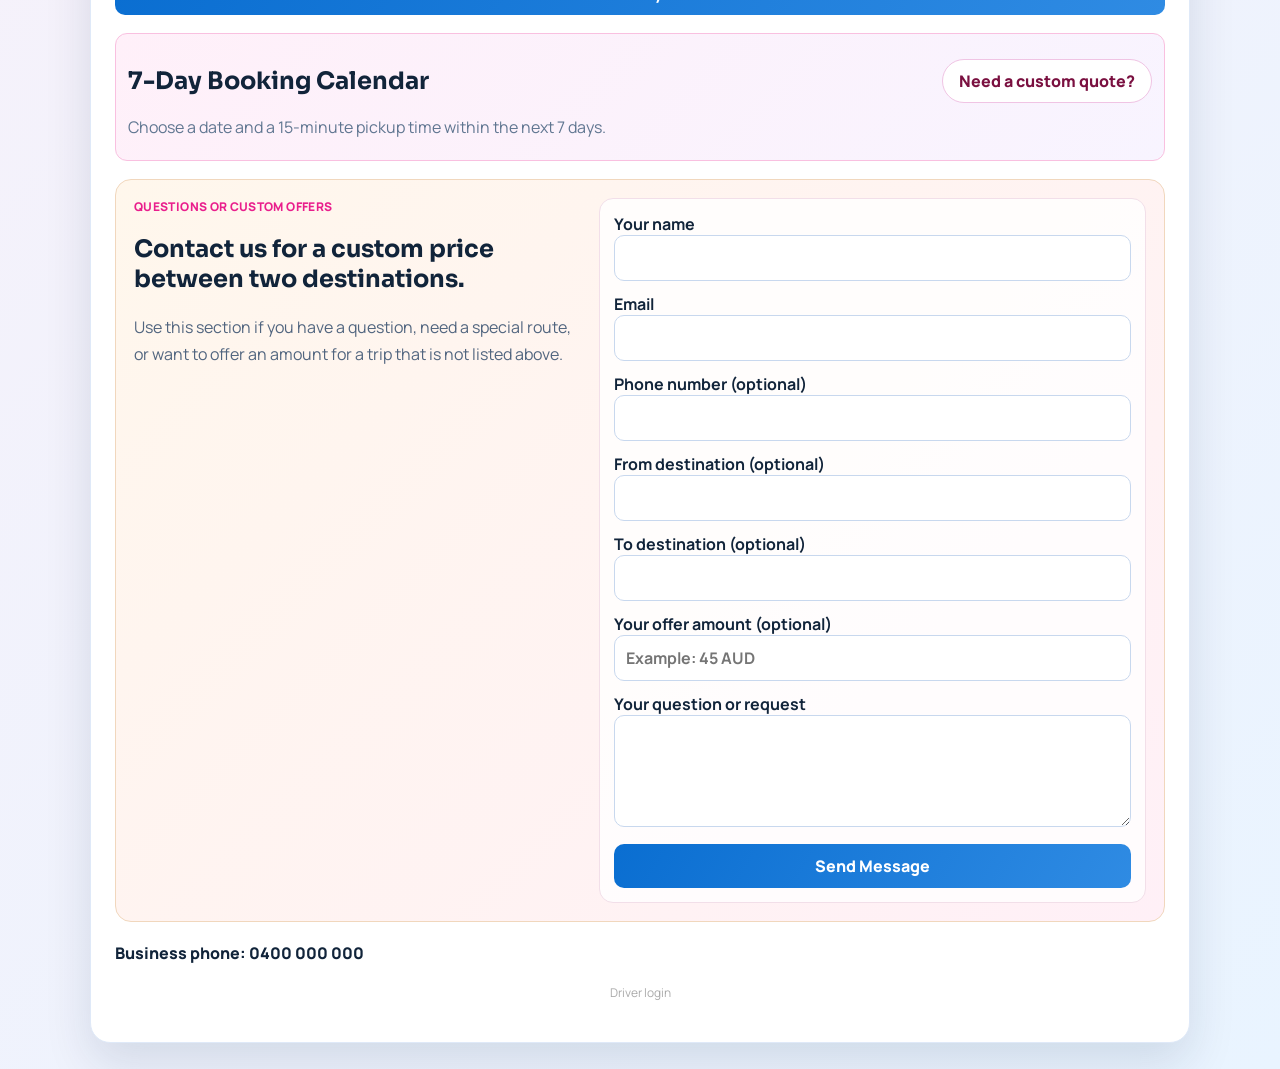
==== commit ac935368: "Move contact form below calendar" ====
--- a/templates/index.html
+++ b/templates/index.html
@@ -23,6 +23,9 @@
         <p class="eyebrow">Gold Coast same-day support</p>
         <h1>Fast local deliveries with real people you can trust.</h1>
         <p class="lead">Book online in under two minutes. We use a passenger car — up to 4 people, or packages up to 100&nbsp;kg (under 20&nbsp;kg each, boot-fit only). Same-day Gold Coast runs and Gold Coast to Brisbane lifts or deliveries.</p>
+        <div class="hero-actions">
+          <a class="quick-link" href="#contactSection">Questions or make an offer</a>
+        </div>
       </div>
       <div class="hero-image">
         <img src="/static/img-lifts.png" alt="Driver welcoming passengers to car" />
@@ -56,7 +59,70 @@
 
     <div id="warmupStatus" class="warmup-status" style="display:none"></div>
 
-    <section class="contact-panel">
+    <form id="bookingForm" class="grid">
+      <label>Selected slot
+        <input id="slotDisplay" readonly placeholder="👇 Tap to pick a slot from the calendar below" style="cursor:pointer" />
+      </label>
+      <div id="slotBanner" style="display:none" class="slot-banner"></div>
+      <input type="hidden" name="preferred_time" id="preferredTime" />
+
+      <label>Full name
+        <input name="full_name" required />
+      </label>
+
+      <label>Email
+        <input type="email" name="email" required />
+      </label>
+
+      <label>Your phone number
+        <input name="phone" required />
+      </label>
+
+      <label>WhatsApp number (optional)
+        <input name="whatsapp_number" placeholder="If different from your phone number" />
+      </label>
+
+      <label>Service type
+        <select name="service_type" required>
+          <option value="gold_coast">Same Day Within 4 Hours — $30</option>
+          <option value="direct">Direct in 1 Hour — $50</option>
+          <option value="gc_to_brisbane">Gold Coast to Brisbane 4 Hour Service — $60</option>
+          <option value="test_trip">Test trip â€” $0.50</option>
+        </select>
+      </label>
+
+      <label>Pickup location
+        <div id="pickupACContainer"></div>
+        <input type="hidden" id="pickupLocation" name="pickup_location" />
+      </label>
+      <input type="hidden" id="pickupPlaceId" name="pickup_place_id" />
+
+      <label>Dropoff location
+        <div id="dropoffACContainer"></div>
+        <input type="hidden" id="dropoffLocation" name="dropoff_location" />
+      </label>
+      <input type="hidden" id="dropoffPlaceId" name="dropoff_place_id" />
+      <p id="mapsStatus" class="muted"></p>
+
+      <label>Notes (optional)
+        <textarea name="notes" rows="4"></textarea>
+      </label>
+
+      <p class="muted">After payment, we send a booking confirmation email with your reference number. If you add WhatsApp, the driver can also use that contact if needed.</p>
+
+      <button type="submit" id="submitBtn">Book &amp; Pay Now</button>
+    </form>
+
+    <section class="calendar-wrap">
+      <div class="calendar-header">
+        <h2>7-Day Booking Calendar</h2>
+        <a class="calendar-link" href="#contactSection">Need a custom quote?</a>
+      </div>
+      <p class="muted">Choose a date and a 15-minute pickup time within the next 7 days.</p>
+      <div id="calendarGrid" class="calendar-grid"></div>
+    </section>
+
+    <section id="contactSection" class="contact-panel">
       <div class="contact-copy">
         <p class="eyebrow">Questions or custom offers</p>
         <h2>Contact us for a custom price between two destinations.</h2>
@@ -95,68 +161,6 @@
         <div id="contactResult" class="result" style="display:none"></div>
         <div id="contactError" class="error" style="display:none"></div>
       </form>
-    </section>
-
-    <form id="bookingForm" class="grid">
-      <label>Selected slot
-        <input id="slotDisplay" readonly placeholder="👇 Tap to pick a slot from the calendar below" style="cursor:pointer" />
-      </label>
-      <div id="slotBanner" style="display:none" class="slot-banner"></div>
-      <input type="hidden" name="preferred_time" id="preferredTime" />
-
-      <label>Full name
-        <input name="full_name" required />
-      </label>
-
-      <label>Email
-        <input type="email" name="email" required />
-      </label>
-
-      <label>Your phone number
-        <input name="phone" required />
-      </label>
-
-      <label>WhatsApp number (optional)
-        <input name="whatsapp_number" placeholder="If different from your phone number" />
-      </label>
-
-      <label>Service type
-        <select name="service_type" required>
-          <option value="gold_coast">Same Day Within 4 Hours — $30</option>
-          <option value="direct">Direct in 1 Hour — $50</option>
-          <option value="gc_to_brisbane">Gold Coast to Brisbane 4 Hour Service — $60</option>
-          <option value="test_trip">Test trip â€” $0.50</option>
-        </select>
-      </label>
-
-      <label>Pickup location
-        <div id="pickupACContainer"></div>
-        <input type="hidden" id="pickupLocation" name="pickup_location" />
-      </label>
-      <input type="hidden" id="pickupPlaceId" name="pickup_place_id" />
-
-      <label>Dropoff location
-        <div id="dropoffACContainer"></div>
-        <input type="hidden" id="dropoffLocation" name="dropoff_location" />
-      </label>
-      <input type="hidden" id="dropoffPlaceId" name="dropoff_place_id" />
-      <p id="mapsStatus" class="muted"></p>
-
-      <label>Notes (optional)
-        <textarea name="notes" rows="4"></textarea>
-      </label>
-
-      <p class="muted">After payment, we send a booking confirmation email with your reference number. If you add WhatsApp, the driver can also use that contact if needed.</p>
-
-      <button type="submit" id="submitBtn">Book &amp; Pay Now</button>
-    </form>
-
-    <section class="calendar-wrap">
-      <div class="calendar-header">
-        <h2>7-Day Booking Calendar</h2>
-      </div>
-      <p class="muted">Choose a date and a 15-minute pickup time within the next 7 days.</p>
-      <div id="calendarGrid" class="calendar-grid"></div>
     </section>
 
     <div id="result" class="result" style="display:none"></div>
--- a/static/styles.css
+++ b/static/styles.css
@@ -78,6 +78,33 @@
   line-height: 1.65;
 }
 
+.hero-actions {
+  margin-top: 18px;
+}
+
+.quick-link,
+.calendar-link {
+  display: inline-flex;
+  align-items: center;
+  justify-content: center;
+  min-height: 44px;
+  padding: 10px 16px;
+  border-radius: 999px;
+  background: #fff;
+  border: 1px solid #f0c4e4;
+  color: #7a1040;
+  font-weight: 800;
+  text-decoration: none;
+  transition: transform 0.12s ease, box-shadow 0.12s ease, background 0.12s ease;
+}
+
+.quick-link:hover,
+.calendar-link:hover {
+  background: #fff6fb;
+  transform: translateY(-1px);
+  box-shadow: 0 8px 18px rgba(233, 30, 140, 0.14);
+}
+
 .hero-image img {
   width: 100%;
   height: 100%;
@@ -422,6 +449,11 @@
     align-items: flex-start;
   }
 
+  .quick-link,
+  .calendar-link {
+    width: 100%;
+  }
+
   .slots-wrap {
     grid-template-columns: repeat(3, minmax(0, 1fr));
     max-height: 300px;
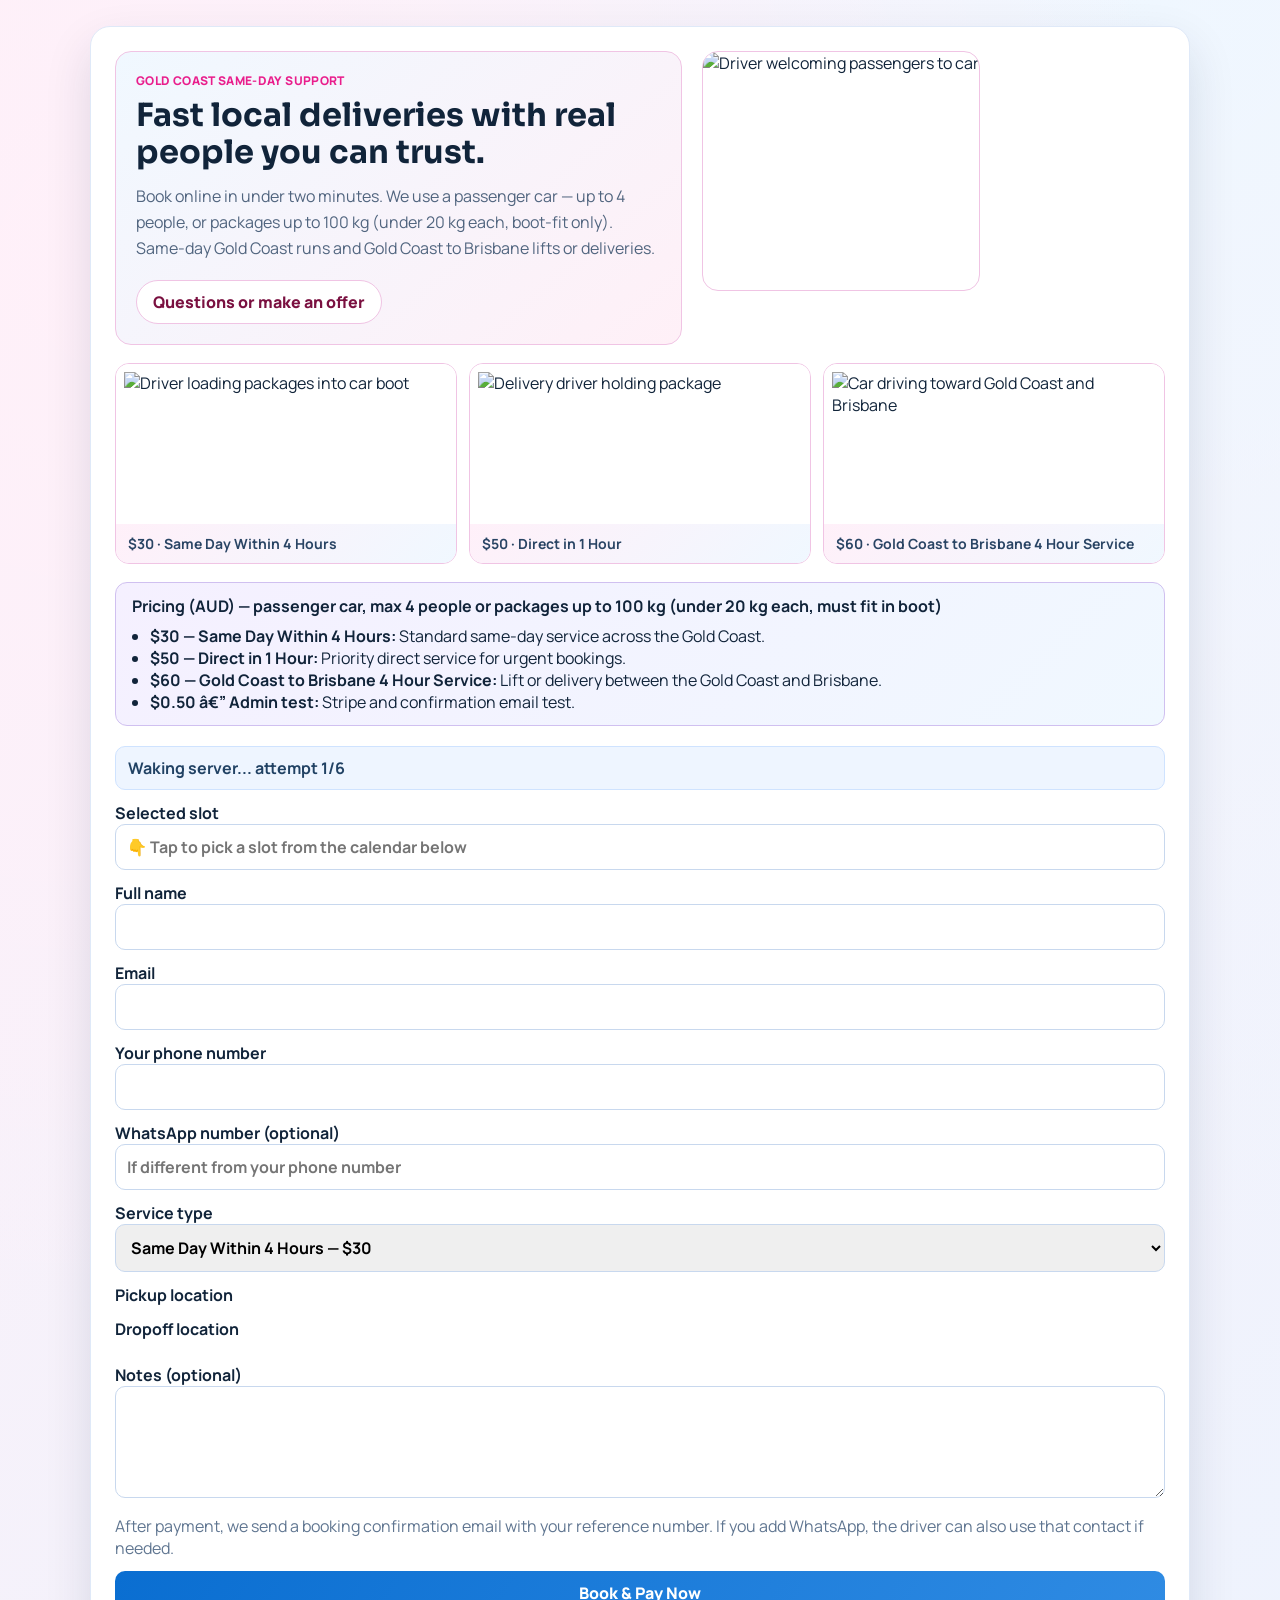
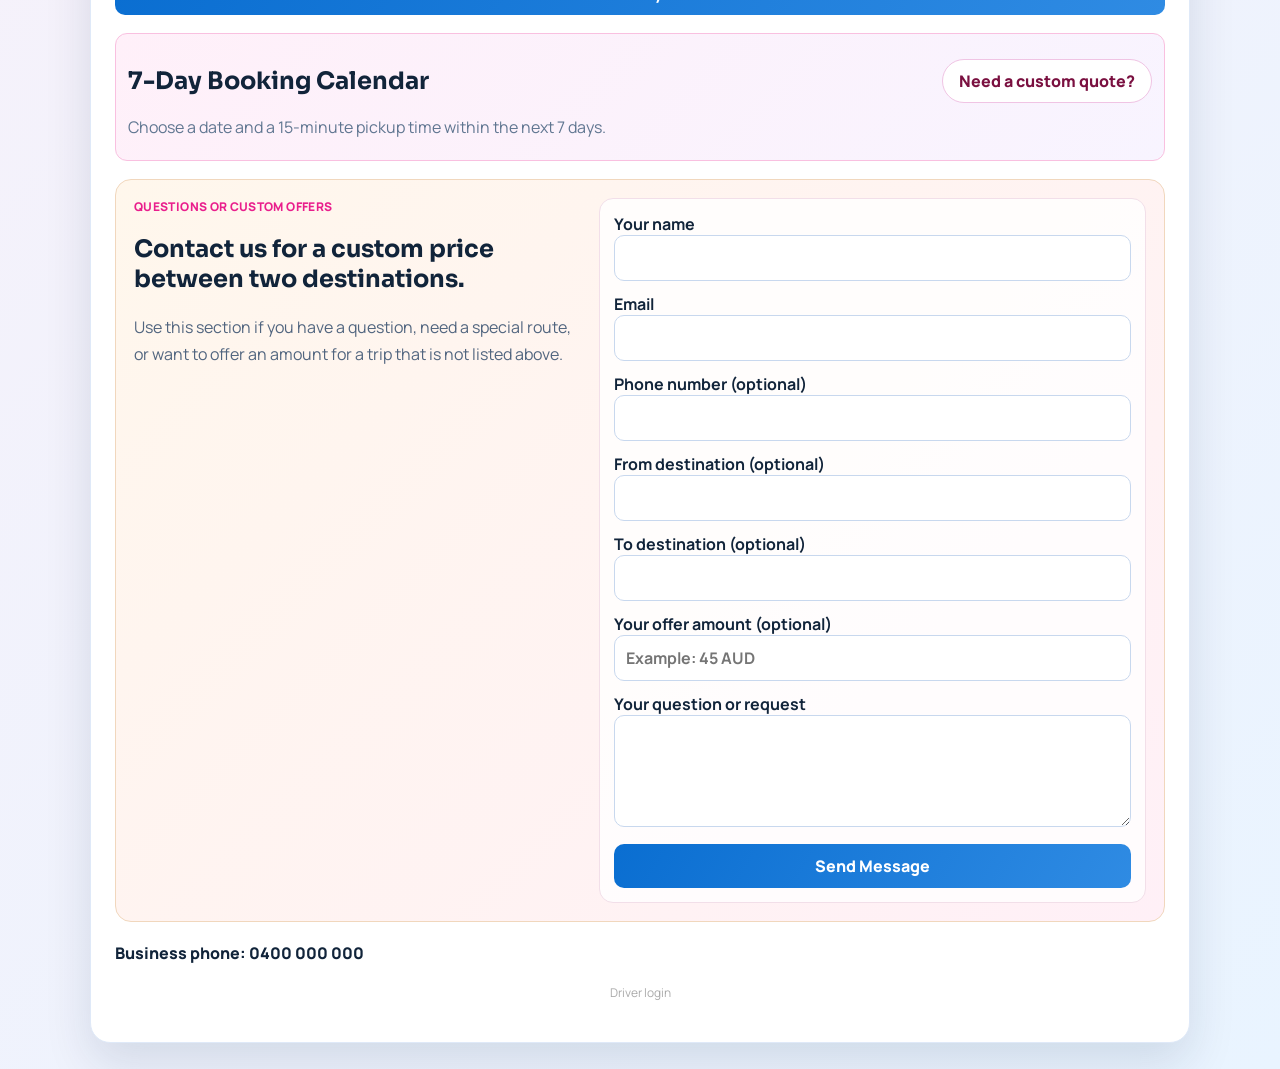
==== commit 0a605ae6: "Rename test trip to admin test" ====
--- a/templates/index.html
+++ b/templates/index.html
@@ -53,7 +53,7 @@
         <li><strong>$30 — Same Day Within 4 Hours:</strong> Standard same-day service across the Gold Coast.</li>
         <li><strong>$50 — Direct in 1 Hour:</strong> Priority direct service for urgent bookings.</li>
         <li><strong>$60 — Gold Coast to Brisbane 4 Hour Service:</strong> Lift or delivery between the Gold Coast and Brisbane.</li>
-        <li><strong>$0.50 â€” Test trip:</strong> Stripe and confirmation email test.</li>
+        <li><strong>$0.50 â€” Admin test:</strong> Stripe and confirmation email test.</li>
       </ul>
     </section>
 
@@ -87,7 +87,7 @@
           <option value="gold_coast">Same Day Within 4 Hours — $30</option>
           <option value="direct">Direct in 1 Hour — $50</option>
           <option value="gc_to_brisbane">Gold Coast to Brisbane 4 Hour Service — $60</option>
-          <option value="test_trip">Test trip â€” $0.50</option>
+          <option value="test_trip">Admin test â€” $0.50</option>
         </select>
       </label>
 
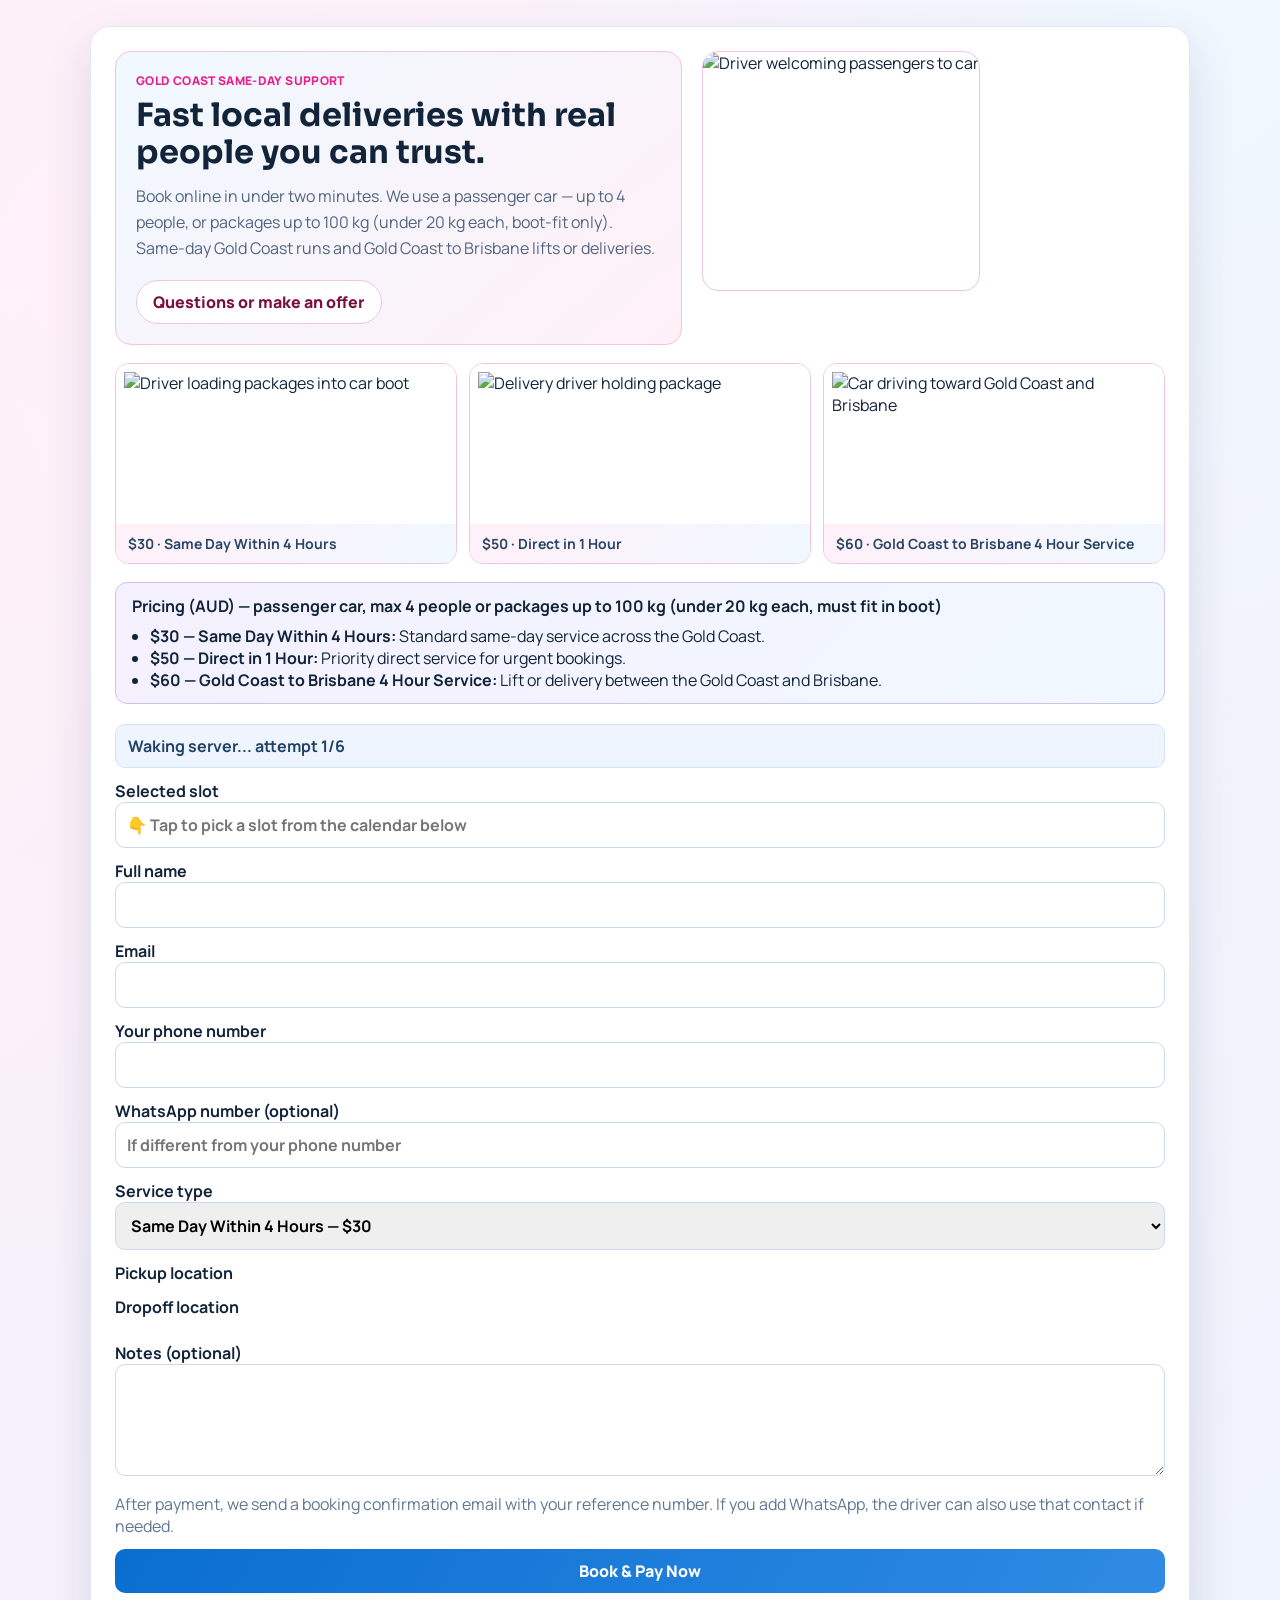
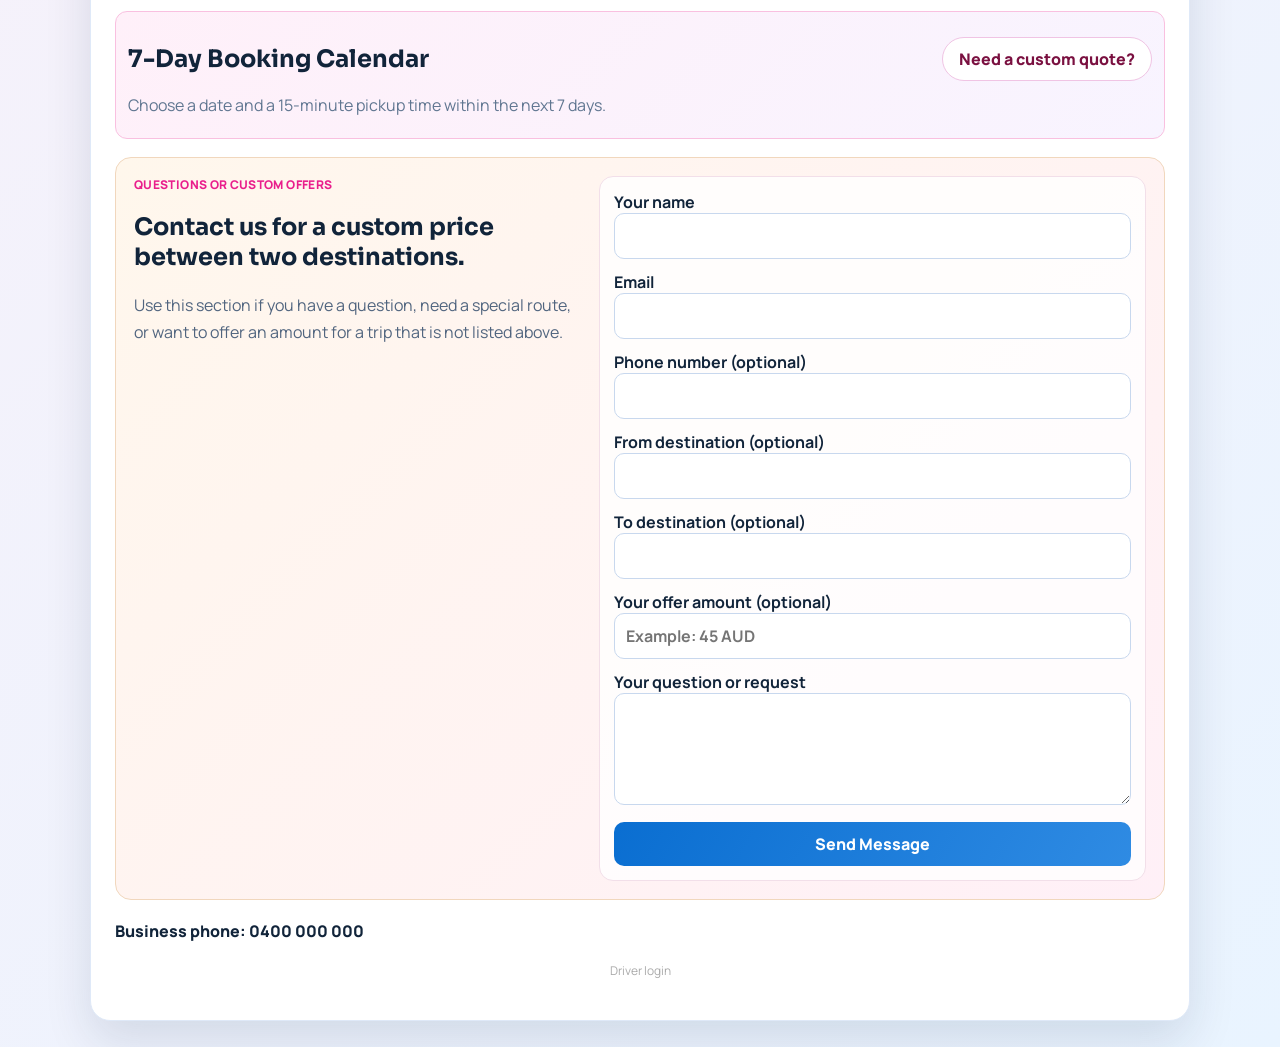
==== commit 5cf60a4f: "Hide admin test from pricing list" ====
--- a/templates/index.html
+++ b/templates/index.html
@@ -53,7 +53,6 @@
         <li><strong>$30 — Same Day Within 4 Hours:</strong> Standard same-day service across the Gold Coast.</li>
         <li><strong>$50 — Direct in 1 Hour:</strong> Priority direct service for urgent bookings.</li>
         <li><strong>$60 — Gold Coast to Brisbane 4 Hour Service:</strong> Lift or delivery between the Gold Coast and Brisbane.</li>
-        <li><strong>$0.50 â€” Admin test:</strong> Stripe and confirmation email test.</li>
       </ul>
     </section>
 
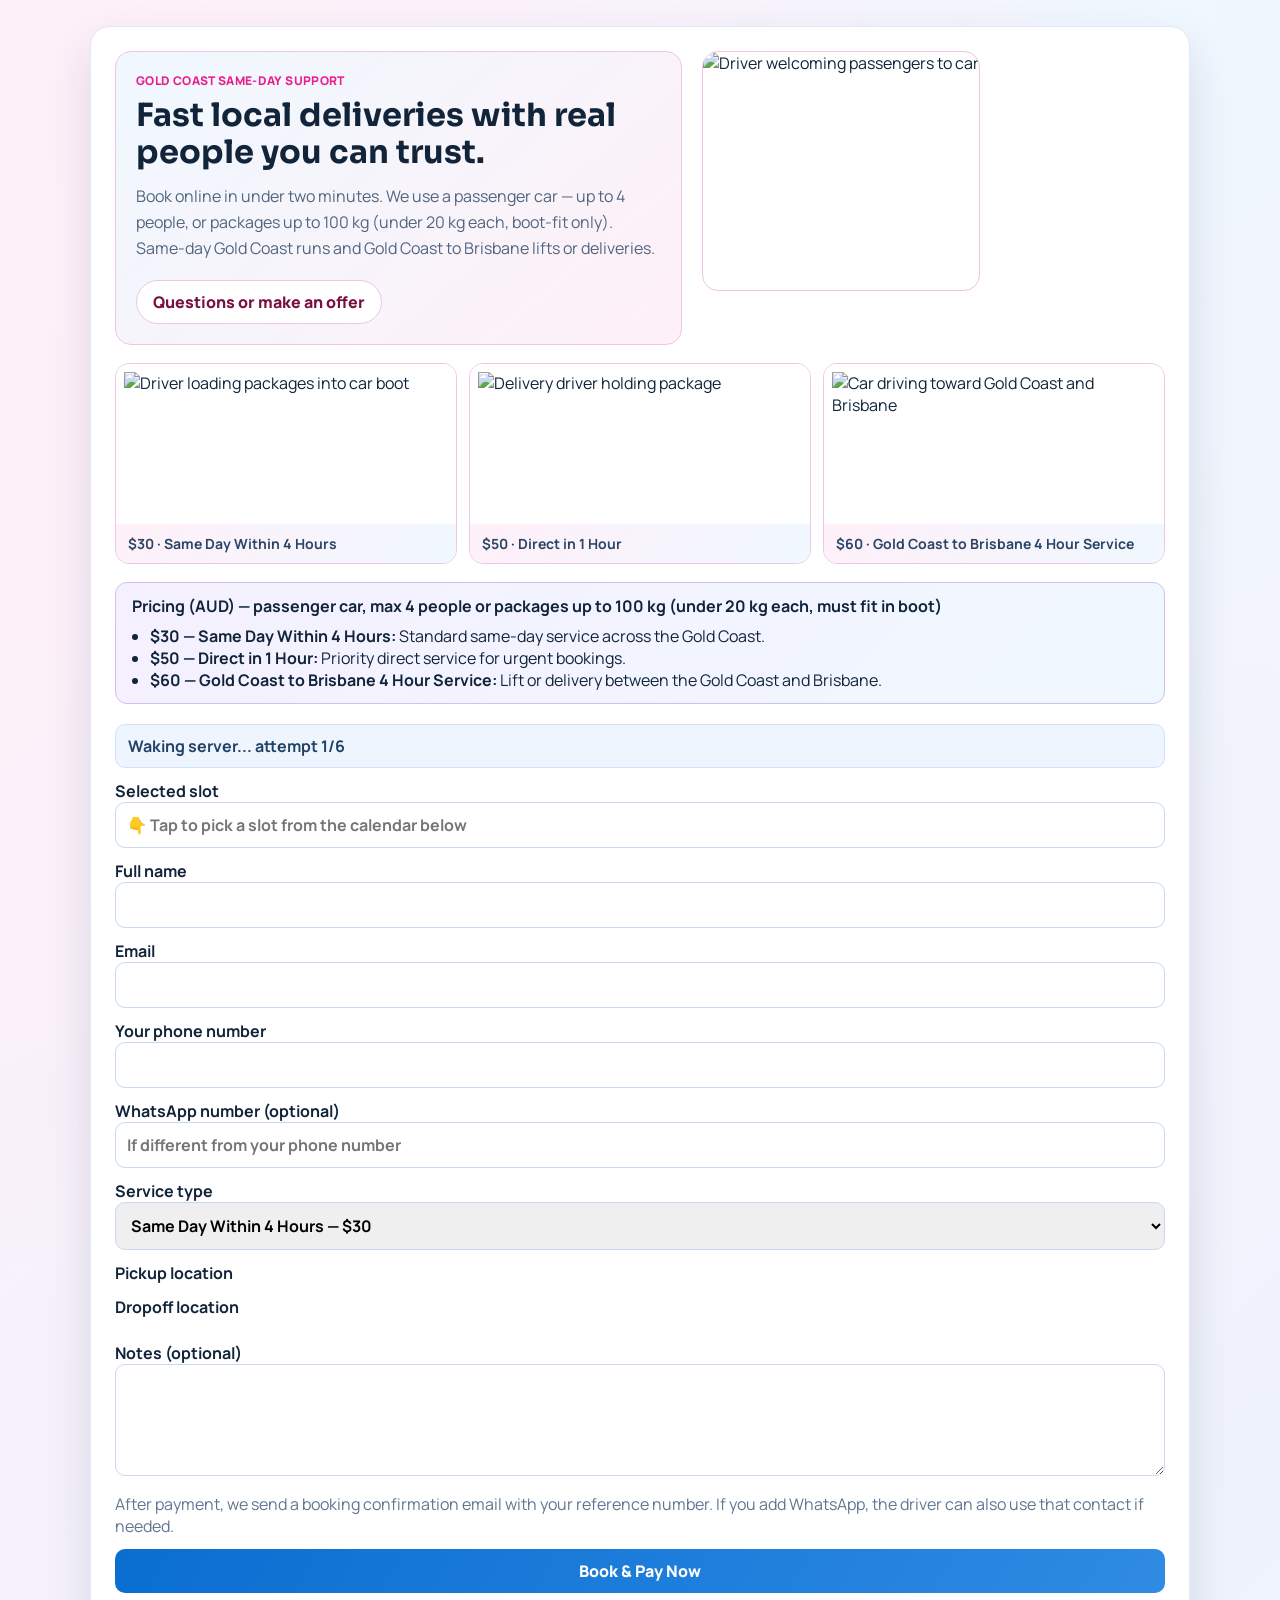
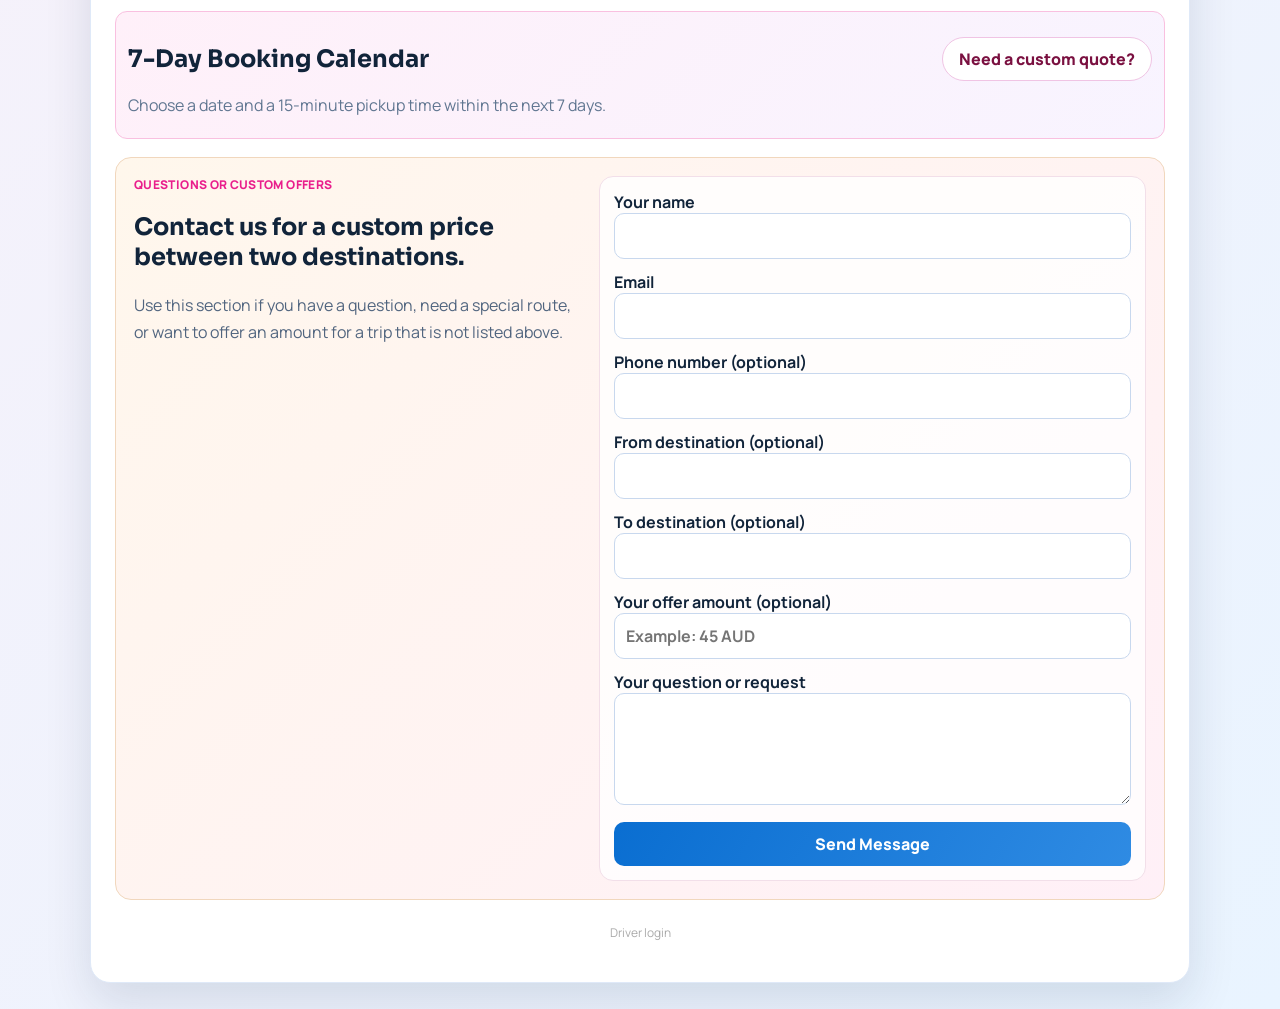
==== commit cfdc72c5: "Remove homepage phone number" ====
--- a/templates/index.html
+++ b/templates/index.html
@@ -164,7 +164,6 @@
 
     <div id="result" class="result" style="display:none"></div>
     <div id="error" class="error" style="display:none"></div>
-    <p class="phone">Business phone: <span id="bizPhone">0400 000 000</span></p>
     <p style="text-align:center;margin-top:8px"><a href="/login" style="font-size:12px;color:#aaa;text-decoration:none">Driver login</a></p>
   </main>
 
@@ -178,7 +177,6 @@
     const result = document.getElementById("result");
     const errorBox = document.getElementById("error");
     const submitBtn = document.getElementById("submitBtn");
-    const bizPhone = document.getElementById("bizPhone");
     const contactResult = document.getElementById("contactResult");
     const contactError = document.getElementById("contactError");
     const contactSubmitBtn = document.getElementById("contactSubmitBtn");
@@ -273,9 +271,6 @@
         const response = await fetch("/api/public-config");
         if (!response.ok) return;
         const cfg = await response.json();
-        if (cfg.business_phone) {
-          bizPhone.textContent = cfg.business_phone;
-        }
         if (cfg.google_maps_api_key) {
           try {
             await loadGoogleMaps(cfg.google_maps_api_key);
